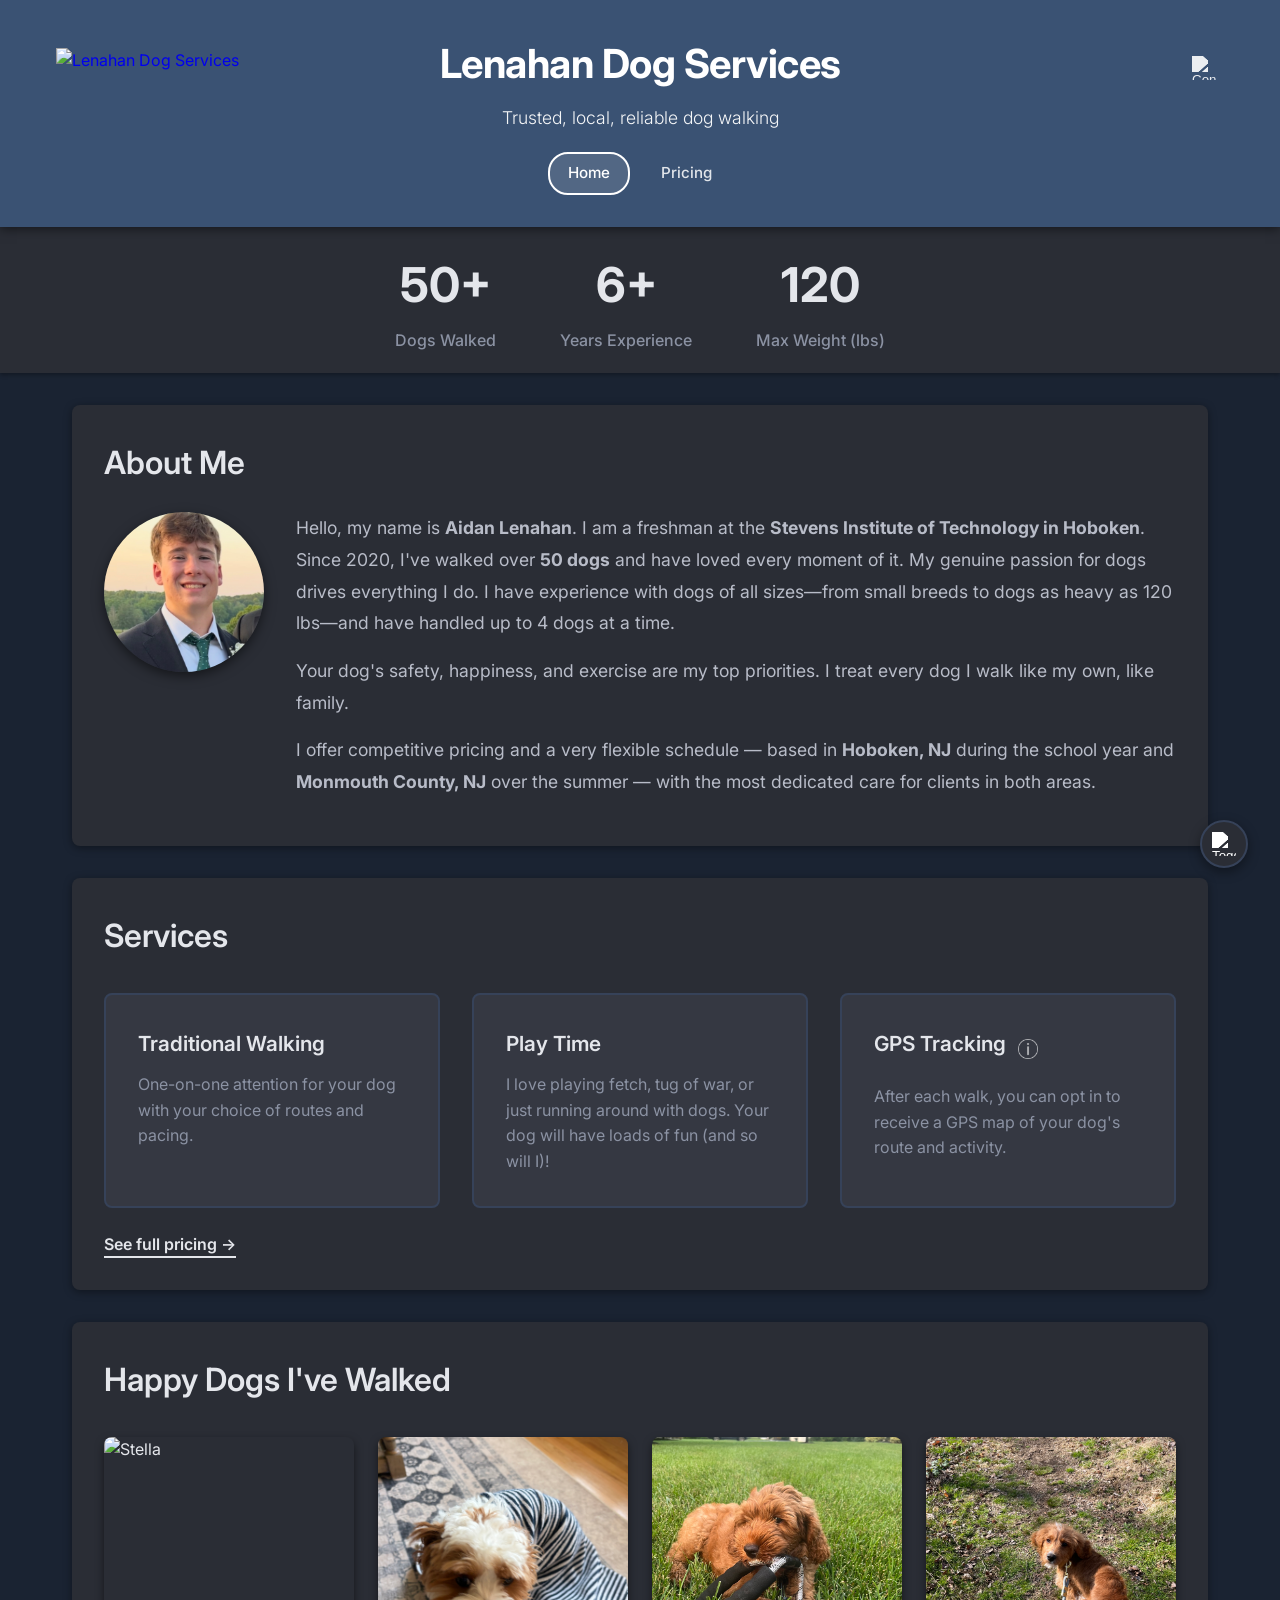
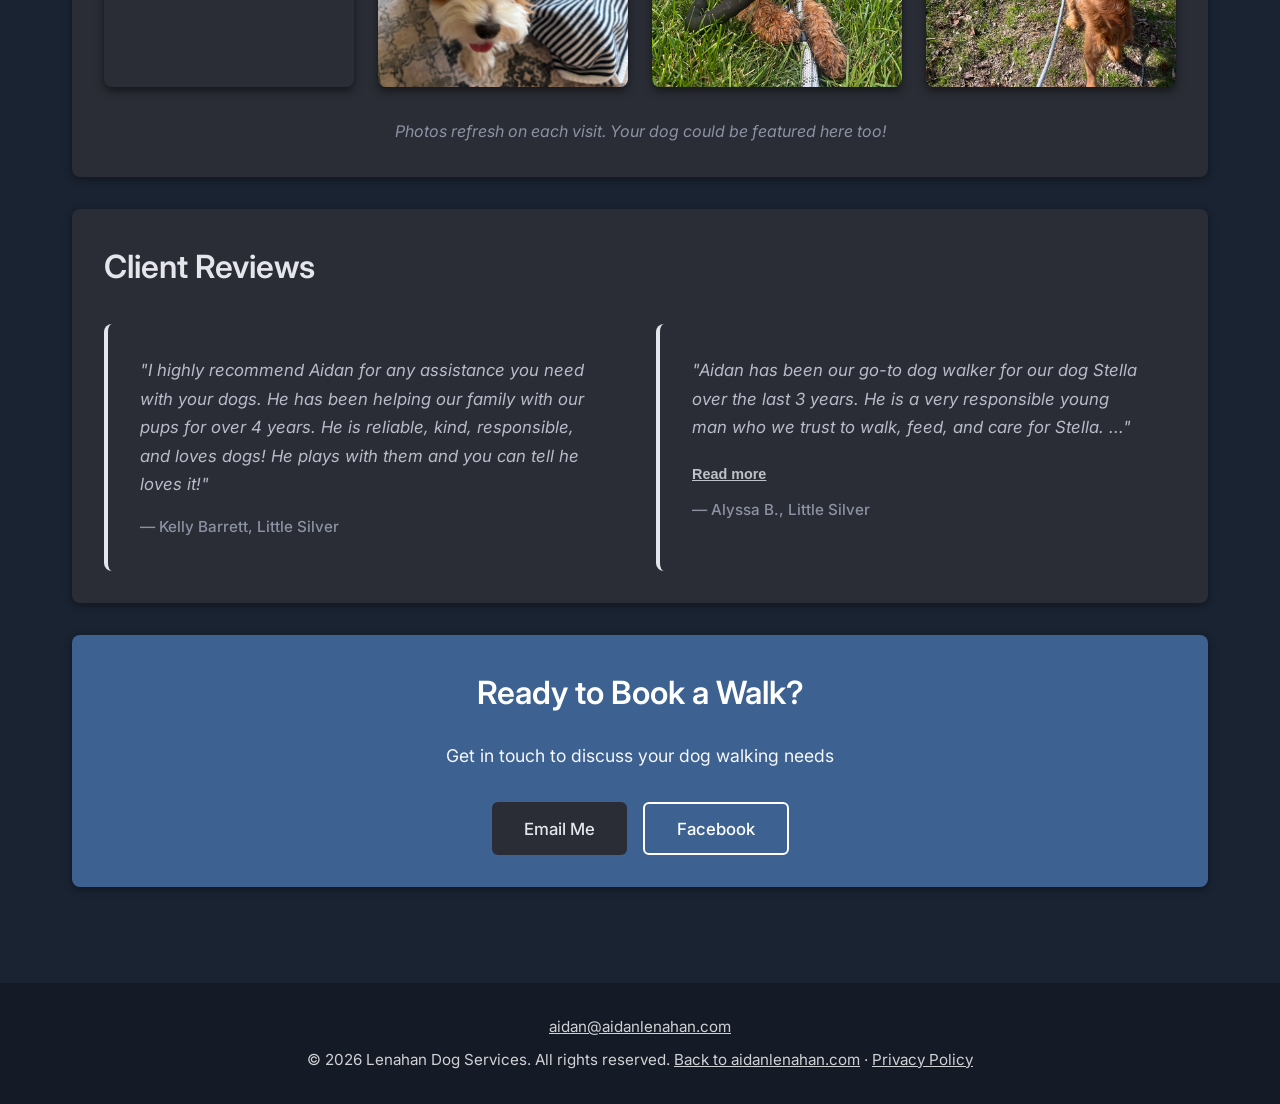
==== index.html @ da323777 "Merge origin/main and resolve tagline conflict Keep the shortened tagline from the manual main-branc" ====
<!DOCTYPE html>
<html lang="en">
<head>
  <!-- Honor this tab's analytics opt-out (set via logo hover + Esc) before gtag loads -->
  <script>
    if (sessionStorage.getItem('ga_opt_out') === 'true') {
      window['ga-disable-G-BNM5R1YZEC'] = true;
    }
  </script>
  <!-- Google tag (gtag.js) -->
  <script async src="https://www.googletagmanager.com/gtag/js?id=G-BNM5R1YZEC"></script>
  <script>
    window.dataLayer = window.dataLayer || [];
    function gtag(){dataLayer.push(arguments);}
    gtag('js', new Date());

    gtag('config', 'G-BNM5R1YZEC');
    
  </script>
  <script type="application/ld+json">
  {
    "@context": "https://schema.org",
    "@type": "LocalBusiness",
    "name": "Lenahan Dog Services",
    "url": "https://dogs.aidanlenahan.com",
    "description": "Professional dog walking services in Hoboken, NJ and Monmouth County, NJ. 6+ years experience, 50+ happy dogs walked. Trusted, reliable care.",
    "email": "aidan@aidanlenahan.com",
    "priceRange": "$23-$45",
    "areaServed": [
      {
        "@type": "AdministrativeArea",
        "name": "Hoboken, NJ"
      },
      {
        "@type": "AdministrativeArea",
        "name": "Monmouth County, NJ"
      }
    ],
    "founder": {
      "@type": "Person",
      "name": "Aidan Lenahan"
    },
    "sameAs": [
      "https://facebook.com/lenahanaidan"
    ],
    "serviceType": "Dog Walking Service"
  }
  </script>
  <meta charset="UTF-8">
  <meta name="viewport" content="width=device-width, initial-scale=1.0">
  <meta name="description" content="Professional dog walking services in Hoboken, NJ and Monmouth County, NJ. 6+ years experience, 50+ happy dogs walked. Trusted, reliable care for your furry family member.">
  <meta name="keywords" content="dog walking, Hoboken, Monmouth County, NJ, pet care, dog walker, Red Bank, professional dog walking">
  <meta property="og:title" content="Lenahan Dog Services - Professional Dog Walking">
  <meta property="og:description" content="Professional dog walking in Hoboken, NJ and Monmouth County, NJ. 6+ years experience with 50+ happy dogs.">
  <meta property="og:url" content="https://dogs.aidanlenahan.com">
  <meta property="og:type" content="website">
  <link rel="icon" type="image/png" href="favicon.png">
  <link rel="stylesheet" href="styles.css">
  <link href="https://fonts.googleapis.com/css2?family=Inter:wght@300;400;500;600;700&display=swap" rel="stylesheet">
  <title>Lenahan Dog Services - Professional Dog Walking</title>
</head>
<body>

  <header>
    <div class="header-content">
      <a href="./" class="logo-link" aria-label="Lenahan Dog Services home" onclick="trackEvent('logo_click')">
        <img src="favicon.png" alt="Lenahan Dog Services" class="header-favicon" id="logoImg">
      </a>
      <h1>Lenahan Dog Services</h1>
      <p class="tagline">Trusted, local, reliable dog walking</p>
      <nav class="site-nav">
        <a href="index.html" class="active">Home</a>
        <a href="pricing.html">Pricing</a>
      </nav>
      <div class="contact-dropdown">
        <button class="contact-icon-btn" onclick="toggleContactDropdown()" aria-label="Contact">
          <img id="contactIcon" src="img/icons/contact.svg" alt="Contact" />
        </button>
        <div class="contact-dropdown-menu" id="contactDropdown">
          <a href="mailto:aidan@aidanlenahan.com" class="dropdown-item" onclick="trackContactClick('email', 'dropdown')">
            <span class="dropdown-label">Email</span>
            <span class="dropdown-value">aidan@aidanlenahan.com</span>
          </a>
          <a href="https://facebook.com/lenahanaidan" target="_blank" class="dropdown-item" onclick="trackContactClick('facebook', 'dropdown')">
            <span class="dropdown-label">Facebook</span>
            <span class="dropdown-value">facebook.com/lenahanaidan</span>
          </a>
          <a href="https://venmo.com/u/Aidan-Lenahan" target="_blank" class="dropdown-item" onclick="trackContactClick('venmo', 'dropdown')">
            <span class="dropdown-label">Venmo</span>
            <span class="dropdown-value">@Aidan-Lenahan</span>
          </a>
        </div>
      </div>
    </div>
  </header>

  <section class="hero">
    <div class="stats-container">
      <div class="stat">
        <h2>50+</h2>
        <p>Dogs Walked</p>
      </div>
      <div class="stat">
        <h2>6+</h2>
        <p>Years Experience</p>
      </div>
      <div class="stat">
        <h2>120</h2>
        <p>Max Weight (lbs)</p>
      </div>
    </div>
  </section>

  <main class="content-container">
    <section class="main-section">
      <div class="about-section">
        <h2>About Me</h2>
        <div class="about-content">
          <img src="img/aidan-headshot.jpg" alt="Aidan Lenahan" class="about-headshot" loading="lazy">
          <div class="about-text">
            <p>Hello, my name is <strong>Aidan Lenahan</strong>. I am a freshman at the <strong>Stevens Institute of Technology in Hoboken</strong>. Since 2020, I've walked over <strong>50 dogs</strong> and have loved every moment of it. My genuine passion for dogs drives everything I do. I have experience with dogs of all sizes—from small breeds to dogs as heavy as 120 lbs—and have handled up to 4 dogs at a time.</p>
            <p>Your dog's safety, happiness, and exercise are my top priorities. I treat every dog I walk like my own, like family.</p>
            <p>I offer competitive pricing and a very flexible schedule — based in <strong>Hoboken, NJ</strong> during the school year and <strong>Monmouth County, NJ</strong> over the summer — with the most dedicated care for clients in both areas.</p>
          </div>
        </div>
      </div>

      <div class="services-section">
        <h2>Services</h2>
        <div class="service-cards">
          <div class="service-card">
            <h3>Traditional Walking</h3>
            <p>One-on-one attention for your dog with your choice of routes and pacing.</p>
          </div>
          <div class="service-card">
            <h3>Play Time</h3>
            <p>I love playing fetch, tug of war, or just running around with dogs. Your dog will have loads of fun (and so will I)!</p>
          </div>
          <div class="service-card">
            <div class="service-card-header">
              <h3>GPS Tracking</h3>
              <button class="info-btn" onclick="openGPSModal()" aria-label="GPS Tracking Info">
                <img src="img/icons/info.png" alt="Info" />
              </button>
            </div>
            <p>After each walk, you can opt in to receive a GPS map of your dog's route and activity.</p>
          </div>
        </div>
        <p class="section-link"><a href="pricing.html">See full pricing &rarr;</a></p>
      </div>

      
      <div class="gallery-section">
        <h2>Happy Dogs I've Walked</h2>
        <div class="collage-container">
          <!-- Collage images will be injected here by JavaScript -->
        </div>
        <p class="gallery-note">Photos refresh on each visit. Your dog could be featured here too!</p>
      </div>

      <div class="reviews-section">
        <h2>Client Reviews</h2>
        <div class="reviews-container">
          <div class="review-card">
            <p class="review-text">"I highly recommend Aidan for any assistance you need with your dogs. He has been helping our family with our pups for over 4 years. He is reliable, kind, responsible, and loves dogs! He plays with them and you can tell he loves it!"</p>
            <p class="review-author">— Kelly Barrett, Little Silver</p>
          </div>
          <div class="review-card">
            <p class="review-text">
              <span class="review-preview">"Aidan has been our go-to dog walker for our dog Stella over the last 3 years. He is a very responsible young man who we trust to walk, feed, and care for Stella.</span>
              <span class="review-full" style="display: none;"> He is always on time, and on the occasions when we are not home he is always very communicative on when he arrives and leaves and how Stella does on her walk. He has also been available last minute many times which has been a tremendous help for us. It is very evident how great Aidan is with dogs by how excited Stella is to see him every time! We would recommend Aidan to anyone looking for someone reliable and trustworthy to care for their dog."</span>
              <span class="review-preview">..."</span>
            </p>
            <button class="read-more-btn" onclick="toggleReview(this)">Read more</button>
            <p class="review-author">— Alyssa B., Little Silver</p>
          </div>
        </div>
      </div>

      <div class="cta-section">
        <h2>Ready to Book a Walk?</h2>
        <p>Get in touch to discuss your dog walking needs</p>
        <div class="button-container">
          <button class="custom-btn" onclick="email()">Email Me</button>
          <button class="nav-btn" onclick="fb()">Facebook</button>
        </div>
      </div>
    </section>
  </main>

  <footer>
    <p><a href="mailto:aidan@aidanlenahan.com" onclick="trackContactClick('email', 'footer')">aidan@aidanlenahan.com</a></p>
    <p>&copy; 2026 Lenahan Dog Services. All rights reserved. <a href="https://aidanlenahan.com" target="_blank" rel="noopener noreferrer" onclick="trackOutboundClick('aidanlenahan_com')">Back to aidanlenahan.com</a> &middot; <a href="privacy.html">Privacy Policy</a></p>
  </footer>

  <!-- Theme Toggle Button -->
  <button class="theme-toggle" onclick="toggleTheme()" aria-label="Toggle dark/light mode">
    <img id="themeIcon" src="img/icons/light.png" alt="Toggle theme" />
  </button>

  <!-- GPS Tracking Info Modal -->
  <div id="gpsModal" class="modal">
    <div class="modal-content">
      <button class="modal-close" onclick="closeGPSModal()" aria-label="Close modal">&times;</button>
      <p>If you opt-in, after each walk, you will receive an interactive GPS map similar to this one below. To interact fully with this, please <a href="https://www.strava.com/activities/17386078306" target="_blank" rel="noopener noreferrer" onclick="trackOutboundClick('strava_activity')">click here</a>.</p>
      <div class="strava-embed-container">
        <div class="strava-embed-placeholder" data-embed-type="activity" data-embed-id="17386078306" data-style="standard" data-from-embed="false"></div>
      </div>
    </div>
  </div>

  <script src="https://strava-embeds.com/embed.js"></script>
  <script src="script.js"></script>
</body>
</html>

<!-- TO DO:
- Personal photo in about me
- Implement client testimonials
- Add more photos to the gallery

-->
---- styles.css ----
* {
  box-sizing: border-box;
  margin: 0;
  padding: 0;
}

:root {
  /* Dark mode colors (default) */
  --bg-primary: #1a2332;
  --bg-secondary: #2a2d35;
  --bg-header: #3a5273;
  --bg-footer: #141b26;
  --bg-cta: #3d6291;
  --bg-review: #2a2d35;
  --bg-service-card: #353842;
  --bg-detail-card: #2a2d35;
  --text-primary: #e4e6eb;
  --text-secondary: #b8bcc8;
  --text-tertiary: #8b92a3;
  --text-header: #ffffff;
  --border-color: #364259;
  --shadow-light: rgba(0,0,0,0.3);
  --shadow-medium: rgba(0,0,0,0.4);
  --shadow-heavy: rgba(0,0,0,0.5);
}

:root.light-mode {
  /* Light mode colors */
  --bg-primary: #e8e9ea;
  --bg-secondary: #ffffff;
  --bg-header: #2c3e50;
  --bg-footer: #1a1a1a;
  --bg-cta: #2c3e50;
  --bg-review: #f8f9fa;
  --bg-service-card: #f4f4f4;
  --bg-detail-card: #f4f4f4;
  --text-primary: #1a1a1a;
  --text-secondary: #4a4a4a;
  --text-tertiary: #666;
  --text-header: #ffffff;
  --border-color: #e8e8e8;
  --shadow-light: rgba(0,0,0,0.05);
  --shadow-medium: rgba(0,0,0,0.08);
  --shadow-heavy: rgba(0,0,0,0.1);
}

body {
  font-family: 'Inter', -apple-system, BlinkMacSystemFont, 'Segoe UI', sans-serif;
  line-height: 1.6;
  color: var(--text-primary);
  background-color: var(--bg-primary);
  transition: background-color 0.3s ease, color 0.3s ease;
}

/* Header */
header {
  background-color: var(--bg-header);
  color: var(--text-header);
  padding: 2rem 2rem;
  box-shadow: 0 2px 10px var(--shadow-heavy);
  position: relative;
  transition: background-color 0.3s ease;
}

.header-content {
  text-align: center;
  max-width: 1200px;
  margin: 0 auto;
  position: relative;
}

.header-favicon {
  position: absolute;
  left: 1rem;
  top: 1rem;
  height: 60%;
  width: auto;
  transition: opacity 0.3s ease;
}

/* Analytics opt-out indicator: 2s flash on hover-logo + Esc (see script.js) */
.header-favicon.logo-flash-red {
  outline: 3px solid #e74c3c;
  outline-offset: 3px;
  border-radius: 6px;
}

.header-favicon.logo-flash-green {
  outline: 3px solid #2ecc71;
  outline-offset: 3px;
  border-radius: 6px;
}

.header-content h1 {
  font-size: 2.5rem;
  font-weight: 700;
  margin-bottom: 0.5rem;
  letter-spacing: -0.5px;
}

.tagline {
  font-size: 1.1rem;
  font-weight: 300;
  opacity: 0.95;
  margin-top: 0.5rem;
}

/* Site Navigation */
.site-nav {
  display: flex;
  justify-content: center;
  gap: 0.75rem;
  margin-top: 1.25rem;
}

.site-nav a {
  color: var(--text-header);
  text-decoration: none;
  font-weight: 500;
  font-size: 0.95rem;
  padding: 0.45rem 1.1rem;
  border-radius: 20px;
  border: 2px solid transparent;
  opacity: 0.85;
  transition: all 0.2s ease;
}

.site-nav a:hover {
  opacity: 1;
  border-color: rgba(255, 255, 255, 0.4);
}

.site-nav a.active {
  opacity: 1;
  border-color: var(--text-header);
  background-color: rgba(255, 255, 255, 0.12);
}

/* Contact Dropdown */
.contact-dropdown {
  position: absolute;
  top: 1rem;
  right: 1rem;
}

.contact-icon-btn {
  background: none;
  border: none;
  cursor: pointer;
  padding: 0.5rem;
  display: flex;
  align-items: center;
  justify-content: center;
  transition: transform 0.2s ease;
}

.contact-icon-btn:hover {
  transform: scale(1.1);
}

.contact-icon-btn img {
  width: 24px;
  height: 24px;
  filter: brightness(0) invert(1);
  opacity: 0.9;
  transition: opacity 0.15s ease;
}

.contact-icon-btn:hover img {
  opacity: 1;
}

.contact-dropdown-menu {
  position: absolute;
  top: 100%;
  right: 0;
  margin-top: 0.5rem;
  background-color: var(--bg-secondary);
  border-radius: 8px;
  box-shadow: 0 4px 12px var(--shadow-medium);
  min-width: 280px;
  overflow: hidden;
  opacity: 0;
  visibility: hidden;
  transform: translateY(-10px);
  transition: all 0.3s ease;
  z-index: 1000;
}

.contact-dropdown-menu.active {
  opacity: 1;
  visibility: visible;
  transform: translateY(0);
}

.dropdown-item {
  display: flex;
  flex-direction: column;
  padding: 1rem 1.25rem;
  text-decoration: none;
  color: var(--text-primary);
  transition: background-color 0.2s ease;
  border-bottom: 1px solid var(--border-color);
}

.dropdown-item:last-child {
  border-bottom: none;
}

.dropdown-item:hover {
  background-color: var(--bg-primary);
}

.dropdown-label {
  font-size: 0.8rem;
  font-weight: 600;
  color: var(--text-tertiary);
  text-transform: uppercase;
  letter-spacing: 0.5px;
  margin-bottom: 0.25rem;
}

.dropdown-value {
  font-size: 0.95rem;
  color: var(--text-primary);
  font-weight: 500;
}

/* Contact Links */
.contact-link {
  color: var(--text-primary);
  text-decoration: underline;
  cursor: pointer;
  font-weight: 500;
  transition: color 0.2s ease;
}

.contact-link:hover {
  color: var(--text-secondary);
  text-decoration: underline;
}

/* Hero Stats Section */
.hero {
  background-color: var(--bg-secondary);
  padding: 1.25rem 2rem;
  box-shadow: 0 2px 4px var(--shadow-light);
  transition: background-color 0.3s ease;
}

.stats-container {
  display: flex;
  justify-content: center;
  gap: 4rem;
  flex-wrap: wrap;
  max-width: 900px;
  margin: 0 auto;
}

.stat {
  text-align: center;
}

.stat h2 {
  font-size: 3rem;
  font-weight: 700;
  color: var(--text-primary);
  margin-bottom: 0.25rem;
}

.stat p {
  font-size: 1rem;
  color: var(--text-tertiary);
  font-weight: 500;
}

/* Main Content */
.content-container {
  max-width: 1200px;
  margin: 0 auto;
  padding: 2rem;
}

.main-section {
  display: flex;
  flex-direction: column;
  gap: 2rem;
}

/* Section Styling */
.about-section,
.services-section,
.gallery-section,
.reviews-section,
.cta-section {
  background-color: var(--bg-secondary);
  padding: 2rem;
  border-radius: 8px;
  box-shadow: 0 2px 8px var(--shadow-medium);
  transition: background-color 0.3s ease;
}

.about-section h2,
.services-section h2,
.gallery-section h2,
.reviews-section h2,
.cta-section h2 {
  font-size: 2rem;
  font-weight: 600;
  color: var(--text-primary);
  margin-bottom: 1.5rem;
}

.about-content {
  display: flex;
  gap: 2rem;
  align-items: flex-start;
}

.about-headshot {
  width: 160px;
  height: 160px;
  object-fit: cover;
  border-radius: 50%;
  box-shadow: 0 4px 12px var(--shadow-heavy);
  flex-shrink: 0;
}

.about-text {
  flex: 1;
  min-width: 0;
}

.about-section p {
  font-size: 1.1rem;
  color: var(--text-secondary);
  margin-bottom: 1rem;
  line-height: 1.8;
}

/* Services Cards */
.service-cards {
  display: grid;
  grid-template-columns: repeat(auto-fit, minmax(280px, 1fr));
  gap: 2rem;
  margin-top: 2rem;
}

.service-card {
  padding: 2rem;
  background-color: var(--bg-service-card);
  border: 2px solid var(--border-color);
  border-radius: 8px;
  transition: all 0.3s ease;
}

.service-card:hover {
  border-color: var(--text-primary);
  box-shadow: 0 4px 12px var(--shadow-heavy);
  transform: translateY(-2px);
}

.service-card-header {
  display: flex;
  justify-content: flex-start;
  align-items: center;
  gap: 0.5rem;
  margin-bottom: 0.75rem;
}

.service-card-header h3 {
  margin-bottom: 0;
}

.service-card h3 {
  font-size: 1.3rem;
  font-weight: 600;
  color: var(--text-primary);
  margin-bottom: 0.75rem;
}

.service-card p {
  color: var(--text-tertiary);
  line-height: 1.6;
}

.info-btn {
  background: none;
  border: none;
  cursor: pointer;
  padding: 0.25rem;
  display: flex;
  align-items: center;
  justify-content: center;
  transition: transform 0.2s ease;
  opacity: 0.7;
}

.info-btn:hover {
  transform: scale(1.15);
  opacity: 1;
}

.info-btn img {
  width: 20px;
  height: 20px;
  filter: brightness(0) invert(1);
}

:root.light-mode .info-btn img {
  filter: brightness(0);
}

.section-link {
  margin-top: 1.5rem;
}

.section-link a {
  color: var(--text-primary);
  font-weight: 600;
  text-decoration: none;
  border-bottom: 2px solid var(--text-primary);
  padding-bottom: 2px;
  transition: opacity 0.2s ease;
}

.section-link a:hover {
  opacity: 0.75;
}

/* Pricing Cards */
.pricing-cards {
  display: grid;
  grid-template-columns: repeat(auto-fit, minmax(240px, 1fr));
  gap: 2rem;
  margin-top: 2rem;
}

.pricing-card {
  padding: 2rem;
  background-color: var(--bg-service-card);
  border: 2px solid var(--border-color);
  border-radius: 8px;
  text-align: center;
  transition: all 0.3s ease;
}

.pricing-card:hover {
  border-color: var(--text-primary);
  box-shadow: 0 4px 12px var(--shadow-heavy);
  transform: translateY(-2px);
}

.pricing-card.featured {
  border-color: var(--bg-header);
}

.price-amount {
  font-size: 2.25rem;
  font-weight: 700;
  color: var(--text-primary);
  margin-bottom: 0.5rem;
}

.price-amount span {
  font-size: 1rem;
  font-weight: 500;
  color: var(--text-tertiary);
}

.pricing-card h3 {
  font-size: 1.15rem;
  font-weight: 600;
  color: var(--text-primary);
  margin-bottom: 0.75rem;
}

.pricing-card p {
  color: var(--text-tertiary);
  line-height: 1.6;
  font-size: 0.95rem;
}

.pricing-note {
  text-align: center;
  color: var(--text-tertiary);
  margin-top: 2rem;
  line-height: 1.7;
}

/* Modal Styles */
.modal {
  display: none;
  position: fixed;
  z-index: 2000;
  left: 0;
  top: 0;
  width: 100%;
  height: 100%;
  overflow: auto;
  background-color: rgba(0, 0, 0, 0.7);
  backdrop-filter: blur(3px);
}

.modal-content {
  background-color: var(--bg-secondary);
  margin: 3% auto;
  padding: 2.5rem;
  border: 2px solid var(--border-color);
  border-radius: 12px;
  width: 90%;
  max-width: 600px;
  box-shadow: 0 8px 32px var(--shadow-heavy);
  position: relative;
  animation: modalFadeIn 0.3s ease;
}

@keyframes modalFadeIn {
  from {
    opacity: 0;
    transform: translateY(-30px);
  }
  to {
    opacity: 1;
    transform: translateY(0);
  }
}

.modal-close {
  position: absolute;
  right: 1.5rem;
  top: 1.5rem;
  color: var(--text-tertiary);
  font-size: 2rem;
  font-weight: 300;
  cursor: pointer;
  background: none;
  border: none;
  transition: all 0.2s ease;
  line-height: 1;
  width: 32px;
  height: 32px;
  display: flex;
  align-items: center;
  justify-content: center;
}

.modal-close:hover {
  color: var(--text-primary);
  transform: rotate(90deg);
}

.modal-content h2 {
  font-size: 1.8rem;
  font-weight: 600;
  color: var(--text-primary);
  margin-bottom: 1.5rem;
  padding-right: 2rem;
}

.modal-content p {
  font-size: 1.05rem;
  color: var(--text-secondary);
  line-height: 1.7;
  margin-bottom: 1.5rem;
}

.modal-content a {
  color: var(--text-primary);
  text-decoration: underline;
  font-weight: 500;
  transition: opacity 0.2s ease;
}

.modal-content a:hover {
  opacity: 0.7;
}

.strava-embed-container {
  margin-top: 2rem;
  border-radius: 8px;
  overflow: hidden;
  background-color: var(--bg-primary);
  padding: 1rem;
  width: 100%;
}

.strava-embed-container iframe {
  max-width: 100%;
  height: auto;
}

/* Details Section */
.details-section {
  display: grid;
  grid-template-columns: repeat(auto-fit, minmax(250px, 1fr));
  gap: 2rem;
  margin: 0.375rem 0;
}

.detail-card {
  background-color: var(--bg-detail-card);
  padding: 2rem;
  border-radius: 8px;
  box-shadow: 0 2px 8px var(--shadow-medium);
  text-align: center;
  transition: background-color 0.3s ease;
}

.detail-card h3 {
  font-size: 1.2rem;
  font-weight: 600;
  color: var(--text-primary);
  margin-bottom: 0.75rem;
}

.detail-card p {
  color: var(--text-tertiary);
  font-size: 1rem;
}

/* Gallery */
.collage-container {
  display: grid;
  grid-template-columns: repeat(4, 1fr);
  gap: 1.5rem;
  margin: 2rem 0;
}

.collage-image {
  width: 100%;
  height: auto;
  aspect-ratio: 1/1;
  object-fit: cover;
  border-radius: 8px;
  box-shadow: 0 4px 8px var(--shadow-heavy);
  transition: transform 0.3s ease;
}

.collage-image:hover {
  transform: scale(1.03);
}

.gallery-note {
  text-align: center;
  color: var(--text-tertiary);
  font-style: italic;
  margin-top: 1.5rem;
}

/* Reviews */
.reviews-container {
  display: grid;
  grid-template-columns: repeat(auto-fit, minmax(300px, 1fr));
  gap: 2rem;
  margin-top: 2rem;
}

.review-card {
  background-color: var(--bg-review);
  padding: 2rem;
  border-radius: 8px;
  border-left: 4px solid var(--text-primary);
  transition: background-color 0.3s ease;
}

.review-text {
  font-size: 1.05rem;
  color: var(--text-secondary);
  line-height: 1.7;
  margin-bottom: 1rem;
  font-style: italic;
}

.review-author {
  font-size: 0.95rem;
  color: var(--text-tertiary);
  font-weight: 500;
}

.read-more-btn {
  background: none;
  border: none;
  color: var(--text-primary);
  font-size: 0.9rem;
  font-weight: 600;
  cursor: pointer;
  padding: 0.5rem 0;
  margin-bottom: 0.5rem;
  text-decoration: underline;
  opacity: 0.8;
  transition: opacity 0.2s ease;
}

.read-more-btn:hover {
  opacity: 1;
}

/* CTA Section */
.cta-section {
  text-align: center;
  background-color: var(--bg-cta);
  color: white;
  transition: background-color 0.3s ease;
}

.cta-section h2 {
  color: white;
}

.cta-section p {
  font-size: 1.1rem;
  margin-bottom: 2rem;
  opacity: 0.95;
}

/* Buttons */
.button-container {
  display: flex;
  justify-content: center;
  gap: 1rem;
  flex-wrap: wrap;
}

.custom-btn,
.nav-btn {
  padding: 0.9rem 2rem;
  font-size: 1.05rem;
  font-weight: 500;
  border: none;
  border-radius: 6px;
  cursor: pointer;
  transition: all 0.3s ease;
  font-family: 'Inter', sans-serif;
}

.custom-btn {
  background-color: var(--bg-secondary);
  color: var(--text-primary);
  transition: all 0.3s ease;
}

.custom-btn:hover {
  background-color: var(--bg-primary);
  transform: translateY(-2px);
  box-shadow: 0 4px 12px var(--shadow-heavy);
}

.nav-btn {
  background-color: transparent;
  color: var(--text-header);
  border: 2px solid var(--text-header);
}

.nav-btn:hover {
  background-color: var(--bg-secondary);
  color: var(--text-primary);
  border-color: var(--bg-secondary);
  transform: translateY(-2px);
  box-shadow: 0 4px 12px var(--shadow-heavy);
}

/* Footer */
footer {
  background-color: var(--bg-footer);
  color: white;
  text-align: center;
  padding: 2rem;
  margin-top: 4rem;
  transition: background-color 0.3s ease;
}

footer p {
  font-size: 0.95rem;
  opacity: 0.8;
}

footer p + p {
  margin-top: 0.5rem;
}

footer a {
  color: white;
  text-decoration: underline;
  transition: opacity 0.2s ease;
}

footer a:hover {
  opacity: 0.7;
}

/* Responsive Design */
@media (max-width: 768px) {
  .contact-dropdown {
    top: 1rem;
    right: 1rem;
  }

  .contact-dropdown-menu {
    min-width: 240px;
  }

  .header-content h1 {
    font-size: 2rem;
  }

  .header-favicon {
    height: 48%;
    left: 0.1rem;
    top: 0.75rem;
  }

  .theme-toggle {
    width: 44px;
    height: 44px;
    bottom: 1.5rem;
    right: 1.5rem;
  }

  .theme-toggle img {
    width: 22px;
    height: 22px;
  }

  .tagline {
    font-size: 1rem;
  }

  .hero {
    overflow-x: auto;
  }

  .stats-container {
    flex-wrap: nowrap;
    gap: 3rem;
    justify-content: flex-start;
    padding: 0 1rem;
  }

  .stat {
    flex-shrink: 0;
  }

  .stat h2 {
    font-size: 2.5rem;
  }

  .content-container {
    padding: 1rem;
  }

  .main-section {
    gap: 1rem;
  }

  .about-section,
  .services-section,
  .gallery-section,
  .reviews-section,
  .cta-section {
    padding: 1.5rem 1rem;
  }

  .collage-container {
    grid-template-columns: repeat(2, 1fr);
    gap: 1rem;
  }

  .about-content {
    flex-direction: column;
    align-items: center;
    text-align: center;
    gap: 1rem;
  }

  .about-headshot {
    width: 120px;
    height: 120px;
  }

  .modal-content {
    margin: 10% auto;
    padding: 2rem 1.5rem;
    width: 95%;
  }

  .modal-content h2 {
    font-size: 1.5rem;
  }

  .modal-content p {
    font-size: 1rem;
  }

  .modal-close {
    right: 1rem;
    top: 1rem;
  }
}

@media (max-width: 480px) {
  .contact-dropdown {
    top: 0.75rem;
    right: 0.75rem;
  }

  .header-favicon {
    height: 38%;
    left: 0;
    top: 0.5rem;
  }

  .stats-container {
    gap: 2rem;
  }

  .stat h2 {
    font-size: 2rem;
  }

  .content-container {
    padding: 0.75rem;
  }

  .main-section {
    gap: 0.75rem;
  }

  .about-section,
  .services-section,
  .gallery-section,
  .reviews-section,
  .cta-section {
    padding: 1.25rem 0.75rem;
  }

  .service-cards,
  .reviews-container,
  .pricing-cards {
    grid-template-columns: 1fr;
  }

  .collage-container {
    grid-template-columns: 1fr;
  }
}

/* Coming Soon Message */
.coming-soon {
  text-align: center;
  color: var(--text-tertiary);
  font-size: 1.1rem;
  font-style: italic;
  padding: 2rem 0;
}

/* Theme Toggle Button */
.theme-toggle {
  position: fixed;
  bottom: 2rem;
  right: 2rem;
  width: 48px;
  height: 48px;
  border-radius: 50%;
  background-color: var(--bg-secondary);
  border: 2px solid var(--border-color);
  box-shadow: 0 4px 12px var(--shadow-medium);
  cursor: pointer;
  display: flex;
  align-items: center;
  justify-content: center;
  transition: all 0.3s ease;
  z-index: 999;
}

.theme-toggle:hover {
  transform: scale(1.1);
  box-shadow: 0 6px 16px var(--shadow-heavy);
}

.theme-toggle img {
  width: 24px;
  height: 24px;
  transition: opacity 0.3s ease;
  filter: brightness(0) invert(1);
}

:root.light-mode .theme-toggle img {
  filter: none;
}
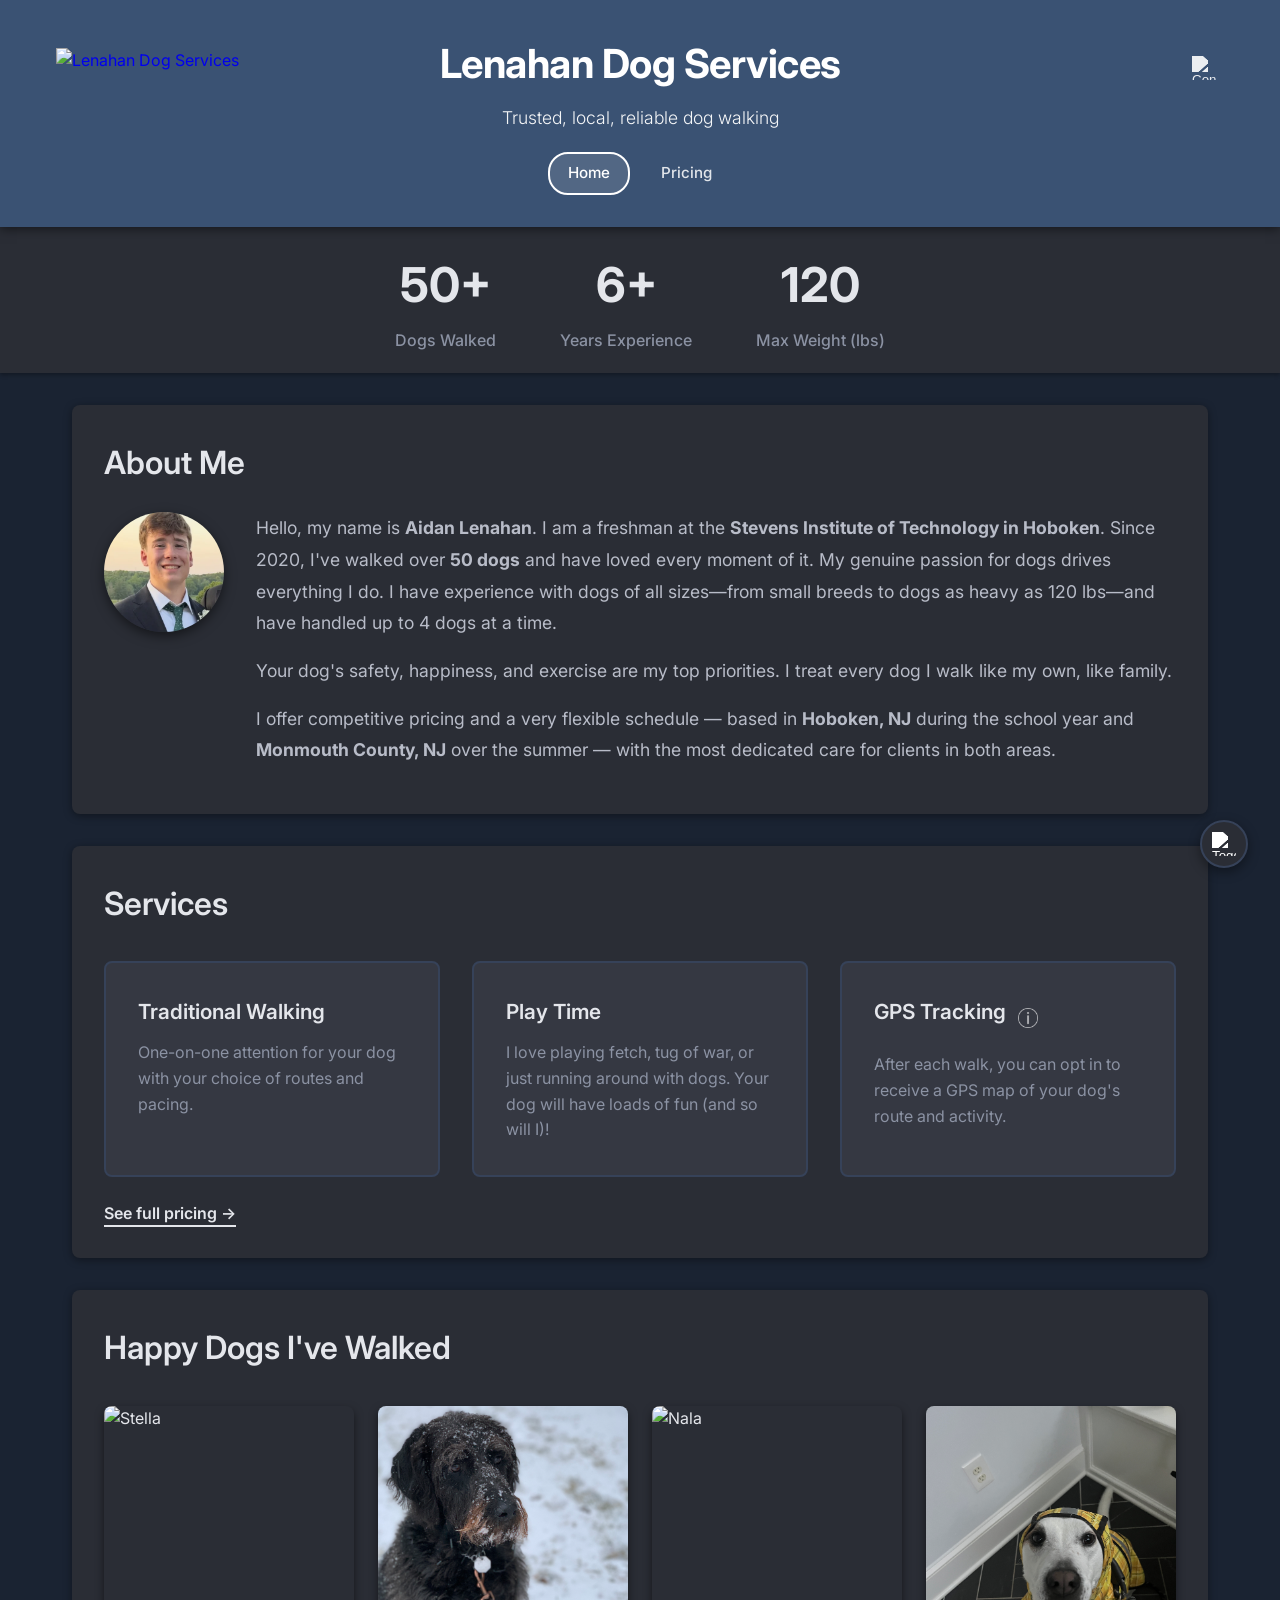
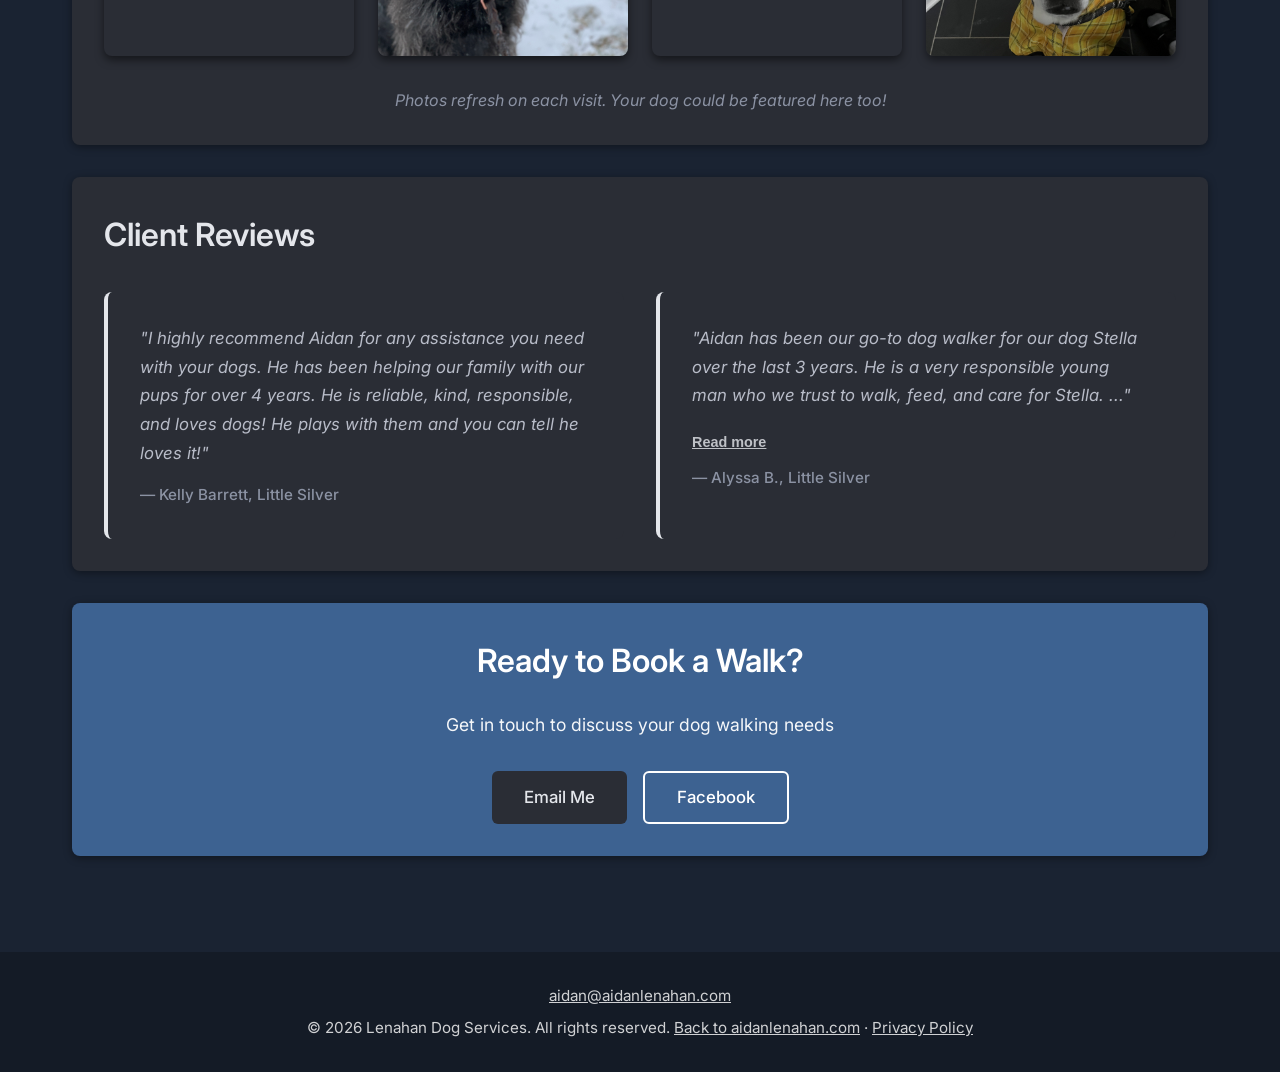
==== commit 0a3f4bcf: "Shrink headshot on mobile and serve it as WEBP Downsize the headshot to 90px on mobile / 120px on de" ====
--- a/index.html
+++ b/index.html
@@ -116,7 +116,10 @@
       <div class="about-section">
         <h2>About Me</h2>
         <div class="about-content">
-          <img src="img/aidan-headshot.jpg" alt="Aidan Lenahan" class="about-headshot" loading="lazy">
+          <picture>
+            <source srcset="img/aidan-headshot.webp" type="image/webp">
+            <img src="img/aidan-headshot.jpg" alt="Aidan Lenahan" class="about-headshot" loading="lazy" width="400" height="453">
+          </picture>
           <div class="about-text">
             <p>Hello, my name is <strong>Aidan Lenahan</strong>. I am a freshman at the <strong>Stevens Institute of Technology in Hoboken</strong>. Since 2020, I've walked over <strong>50 dogs</strong> and have loved every moment of it. My genuine passion for dogs drives everything I do. I have experience with dogs of all sizes—from small breeds to dogs as heavy as 120 lbs—and have handled up to 4 dogs at a time.</p>
             <p>Your dog's safety, happiness, and exercise are my top priorities. I treat every dog I walk like my own, like family.</p>
--- a/styles.css
+++ b/styles.css
@@ -2,6 +2,10 @@
   box-sizing: border-box;
   margin: 0;
   padding: 0;
+}
+
+img {
+  max-width: 100%;
 }
 
 :root {
@@ -318,8 +322,8 @@
 }
 
 .about-headshot {
-  width: 160px;
-  height: 160px;
+  width: 120px;
+  height: 120px;
   object-fit: cover;
   border-radius: 50%;
   box-shadow: 0 4px 12px var(--shadow-heavy);
@@ -874,8 +878,8 @@
   }
 
   .about-headshot {
-    width: 120px;
-    height: 120px;
+    width: 90px;
+    height: 90px;
   }
 
   .modal-content {
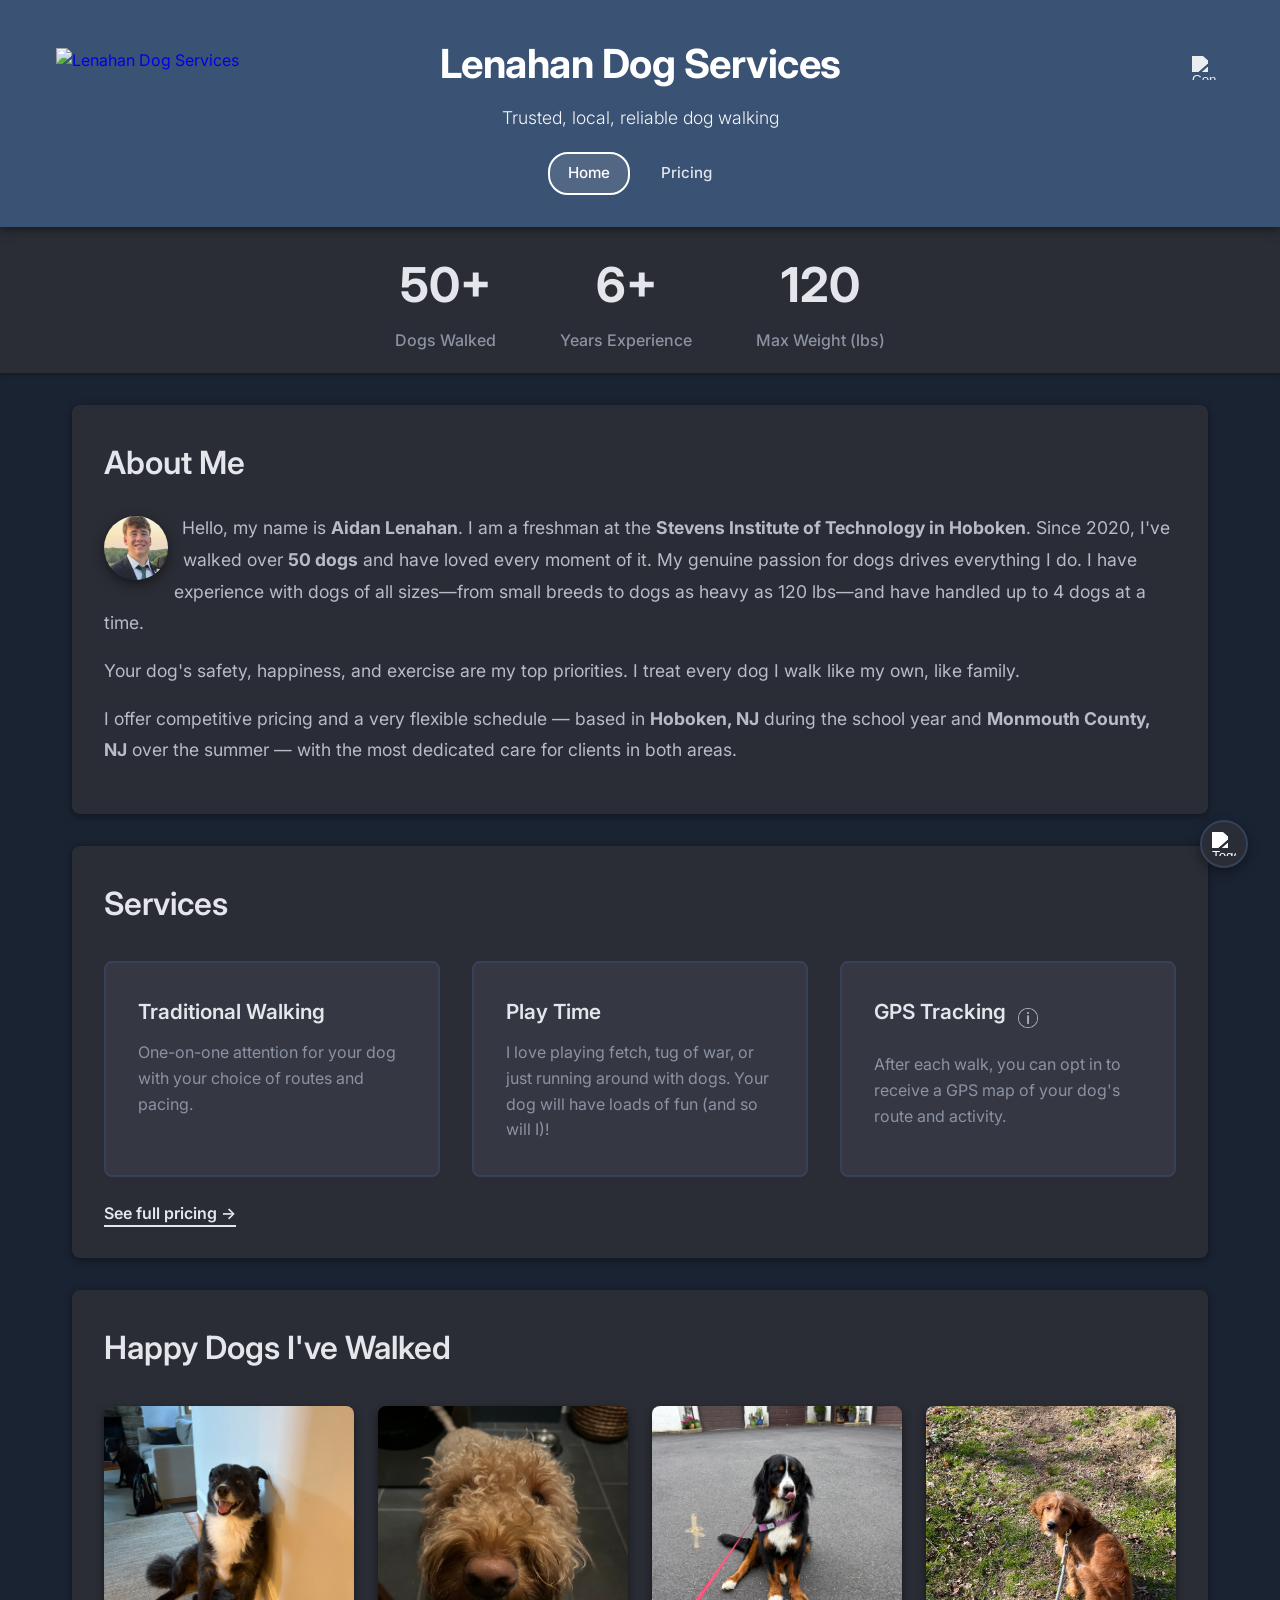
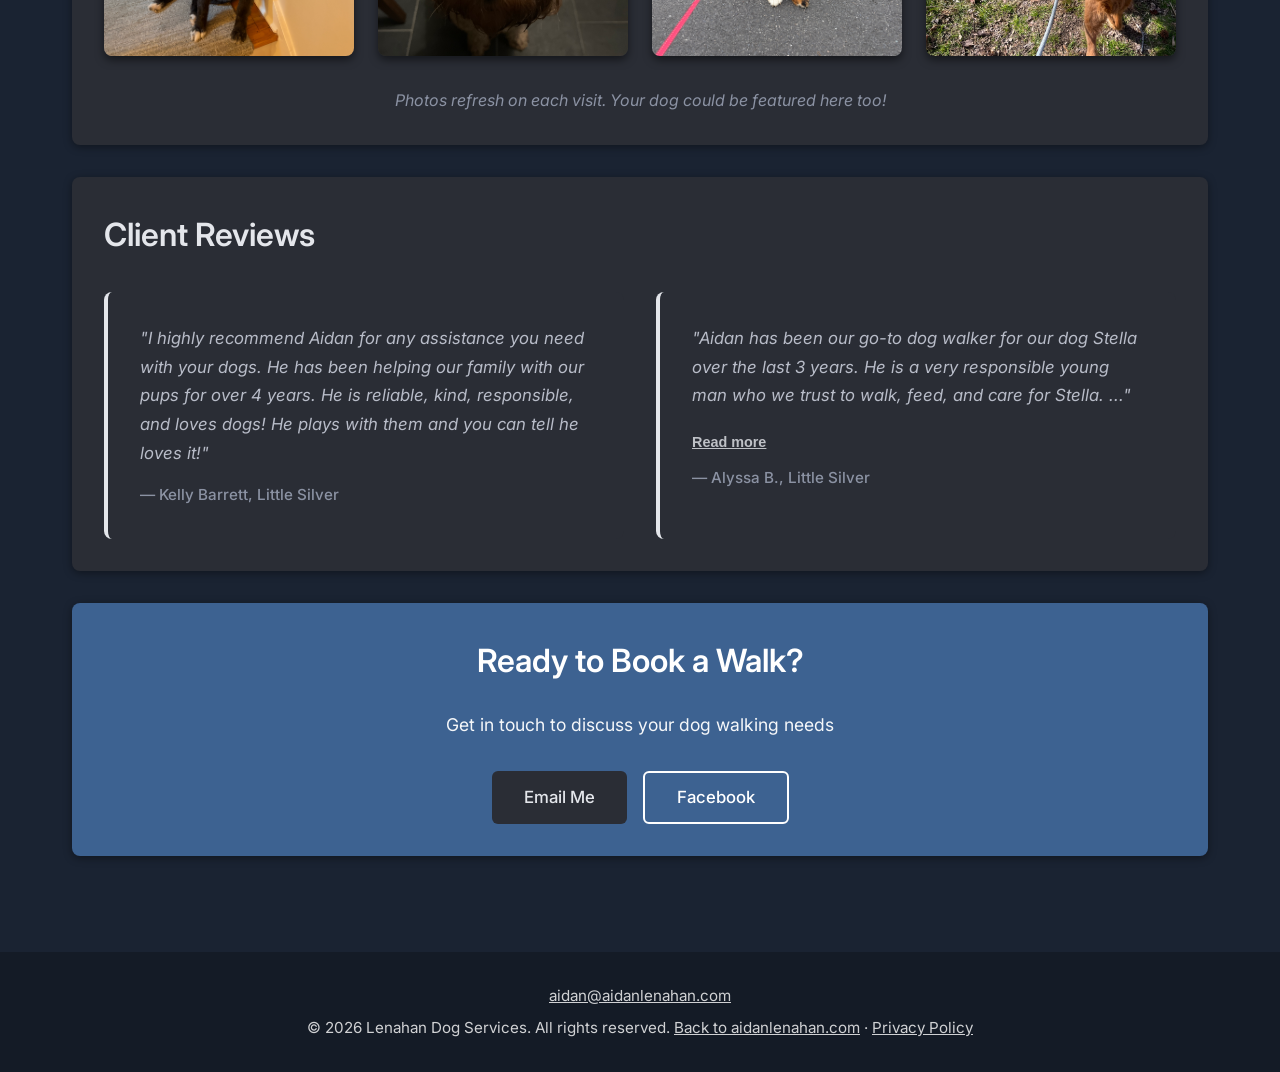
==== commit cdfe3790: "Float the headshot small and let About text wrap around it Replace the flex side-by-side layout with" ====
--- a/index.html
+++ b/index.html
@@ -115,17 +115,13 @@
     <section class="main-section">
       <div class="about-section">
         <h2>About Me</h2>
-        <div class="about-content">
-          <picture>
-            <source srcset="img/aidan-headshot.webp" type="image/webp">
-            <img src="img/aidan-headshot.jpg" alt="Aidan Lenahan" class="about-headshot" loading="lazy" width="400" height="453">
-          </picture>
-          <div class="about-text">
-            <p>Hello, my name is <strong>Aidan Lenahan</strong>. I am a freshman at the <strong>Stevens Institute of Technology in Hoboken</strong>. Since 2020, I've walked over <strong>50 dogs</strong> and have loved every moment of it. My genuine passion for dogs drives everything I do. I have experience with dogs of all sizes—from small breeds to dogs as heavy as 120 lbs—and have handled up to 4 dogs at a time.</p>
-            <p>Your dog's safety, happiness, and exercise are my top priorities. I treat every dog I walk like my own, like family.</p>
-            <p>I offer competitive pricing and a very flexible schedule — based in <strong>Hoboken, NJ</strong> during the school year and <strong>Monmouth County, NJ</strong> over the summer — with the most dedicated care for clients in both areas.</p>
-          </div>
-        </div>
+        <picture>
+          <source srcset="img/aidan-headshot.webp" type="image/webp">
+          <img src="img/aidan-headshot.jpg" alt="Aidan Lenahan" class="about-headshot" loading="lazy" width="400" height="453">
+        </picture>
+        <p>Hello, my name is <strong>Aidan Lenahan</strong>. I am a freshman at the <strong>Stevens Institute of Technology in Hoboken</strong>. Since 2020, I've walked over <strong>50 dogs</strong> and have loved every moment of it. My genuine passion for dogs drives everything I do. I have experience with dogs of all sizes—from small breeds to dogs as heavy as 120 lbs—and have handled up to 4 dogs at a time.</p>
+        <p>Your dog's safety, happiness, and exercise are my top priorities. I treat every dog I walk like my own, like family.</p>
+        <p>I offer competitive pricing and a very flexible schedule — based in <strong>Hoboken, NJ</strong> during the school year and <strong>Monmouth County, NJ</strong> over the summer — with the most dedicated care for clients in both areas.</p>
       </div>
 
       <div class="services-section">
--- a/styles.css
+++ b/styles.css
@@ -315,24 +315,20 @@
   margin-bottom: 1.5rem;
 }
 
-.about-content {
-  display: flex;
-  gap: 2rem;
-  align-items: flex-start;
+.about-section {
+  /* Contains the floated headshot so the card background wraps it */
+  overflow: hidden;
 }
 
 .about-headshot {
-  width: 120px;
-  height: 120px;
+  float: left;
+  width: 64px;
+  height: 64px;
   object-fit: cover;
   border-radius: 50%;
   box-shadow: 0 4px 12px var(--shadow-heavy);
-  flex-shrink: 0;
-}
-
-.about-text {
-  flex: 1;
-  min-width: 0;
+  margin: 0.25rem 1rem 0.5rem 0;
+  shape-outside: circle(50%);
 }
 
 .about-section p {
@@ -870,16 +866,10 @@
     gap: 1rem;
   }
 
-  .about-content {
-    flex-direction: column;
-    align-items: center;
-    text-align: center;
-    gap: 1rem;
-  }
-
   .about-headshot {
-    width: 90px;
-    height: 90px;
+    width: 52px;
+    height: 52px;
+    margin: 0.2rem 0.75rem 0.5rem 0;
   }
 
   .modal-content {
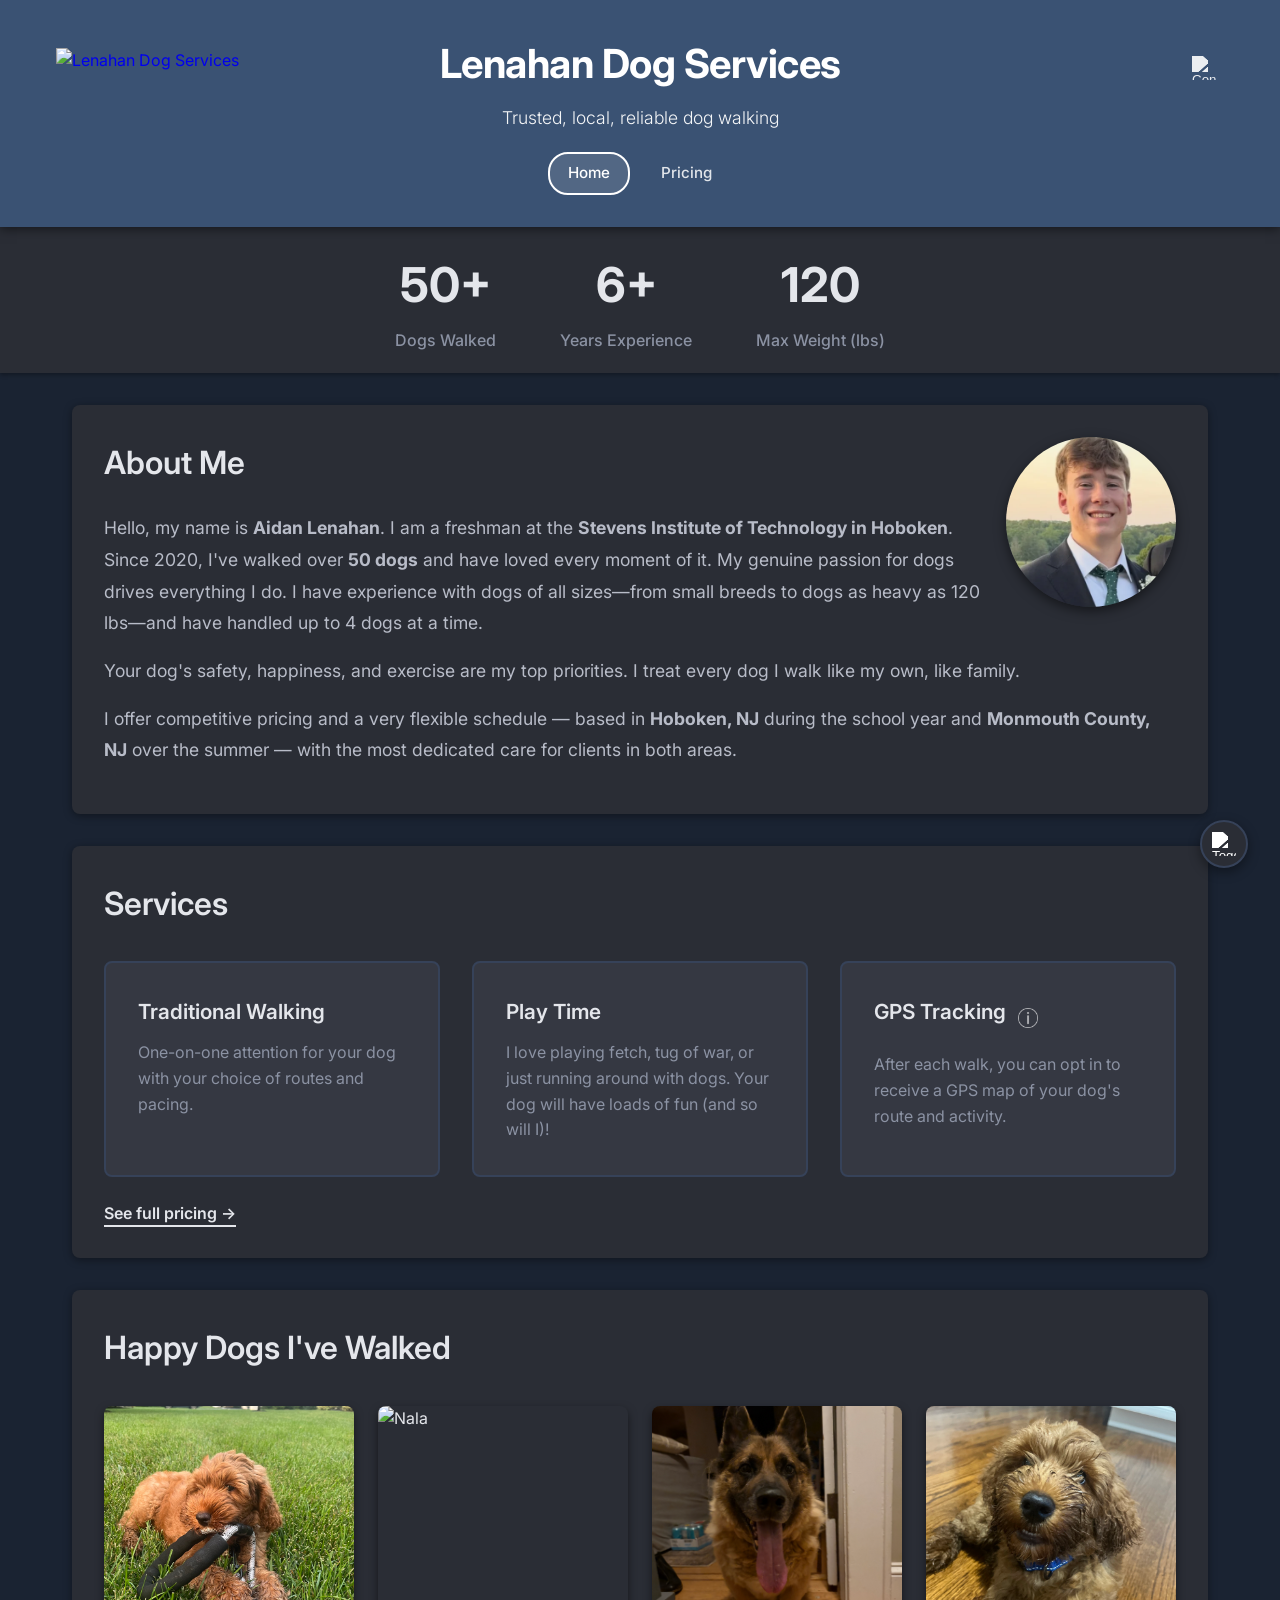
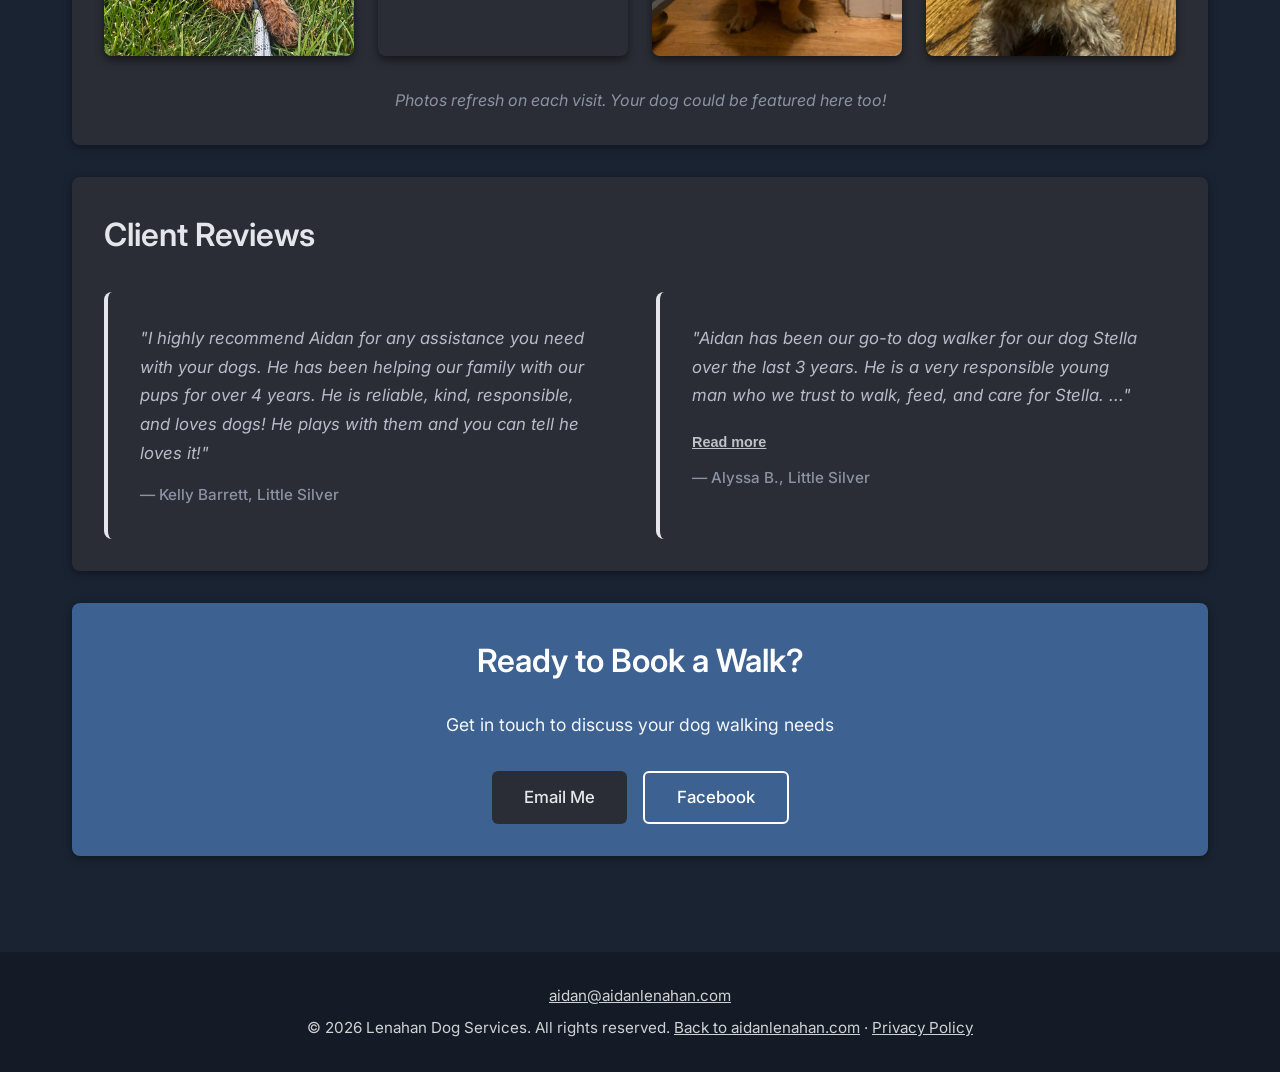
==== commit 5f326b31: "Scale headshot up fluidly and float it right beside the heading Move the headshot above the About Me" ====
--- a/index.html
+++ b/index.html
@@ -114,11 +114,11 @@
   <main class="content-container">
     <section class="main-section">
       <div class="about-section">
-        <h2>About Me</h2>
         <picture>
           <source srcset="img/aidan-headshot.webp" type="image/webp">
           <img src="img/aidan-headshot.jpg" alt="Aidan Lenahan" class="about-headshot" loading="lazy" width="400" height="453">
         </picture>
+        <h2>About Me</h2>
         <p>Hello, my name is <strong>Aidan Lenahan</strong>. I am a freshman at the <strong>Stevens Institute of Technology in Hoboken</strong>. Since 2020, I've walked over <strong>50 dogs</strong> and have loved every moment of it. My genuine passion for dogs drives everything I do. I have experience with dogs of all sizes—from small breeds to dogs as heavy as 120 lbs—and have handled up to 4 dogs at a time.</p>
         <p>Your dog's safety, happiness, and exercise are my top priorities. I treat every dog I walk like my own, like family.</p>
         <p>I offer competitive pricing and a very flexible schedule — based in <strong>Hoboken, NJ</strong> during the school year and <strong>Monmouth County, NJ</strong> over the summer — with the most dedicated care for clients in both areas.</p>
--- a/styles.css
+++ b/styles.css
@@ -321,13 +321,14 @@
 }
 
 .about-headshot {
-  float: left;
-  width: 64px;
-  height: 64px;
+  float: right;
+  /* Fluid size: ~114px on a phone, scaling up to 170px on desktop */
+  width: clamp(100px, 9vw + 75px, 170px);
+  height: clamp(100px, 9vw + 75px, 170px);
   object-fit: cover;
   border-radius: 50%;
   box-shadow: 0 4px 12px var(--shadow-heavy);
-  margin: 0.25rem 1rem 0.5rem 0;
+  margin: 0 0 0.75rem 1.25rem;
   shape-outside: circle(50%);
 }
 
@@ -864,12 +865,6 @@
   .collage-container {
     grid-template-columns: repeat(2, 1fr);
     gap: 1rem;
-  }
-
-  .about-headshot {
-    width: 52px;
-    height: 52px;
-    margin: 0.2rem 0.75rem 0.5rem 0;
   }
 
   .modal-content {
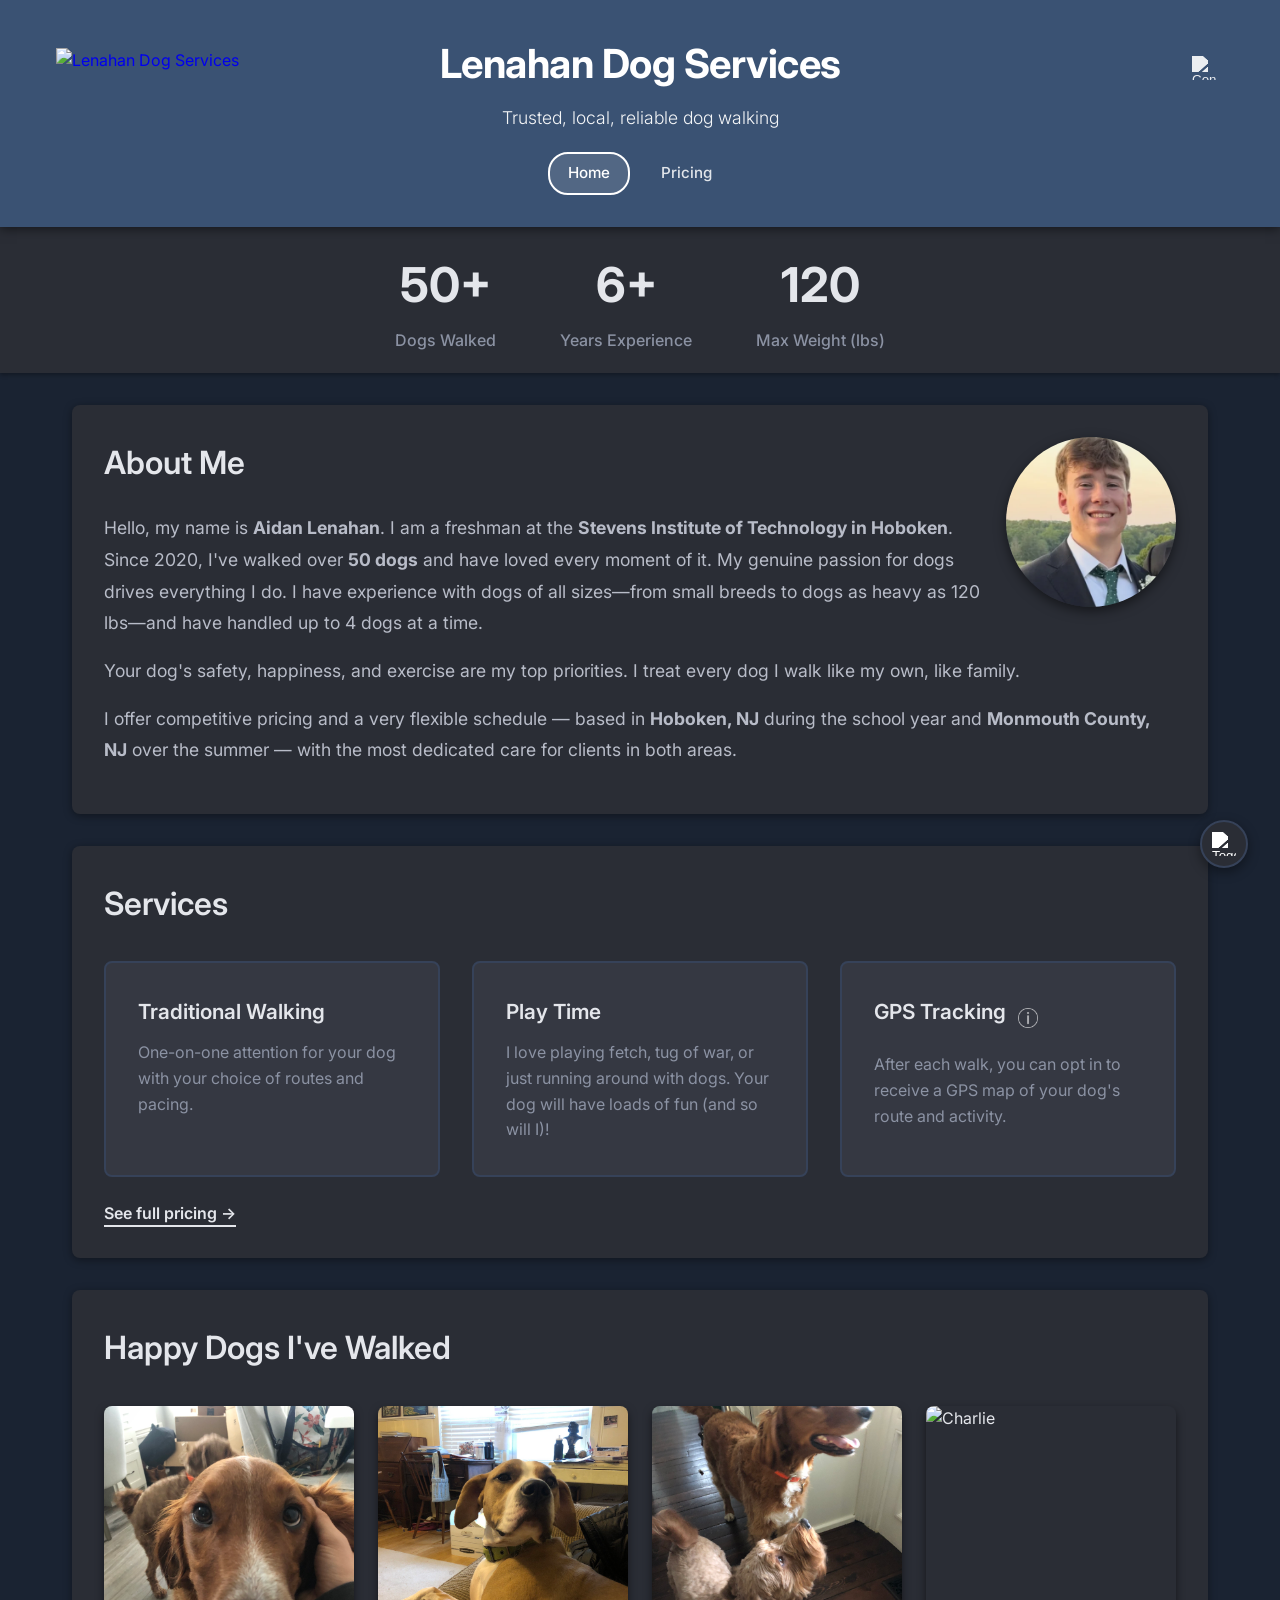
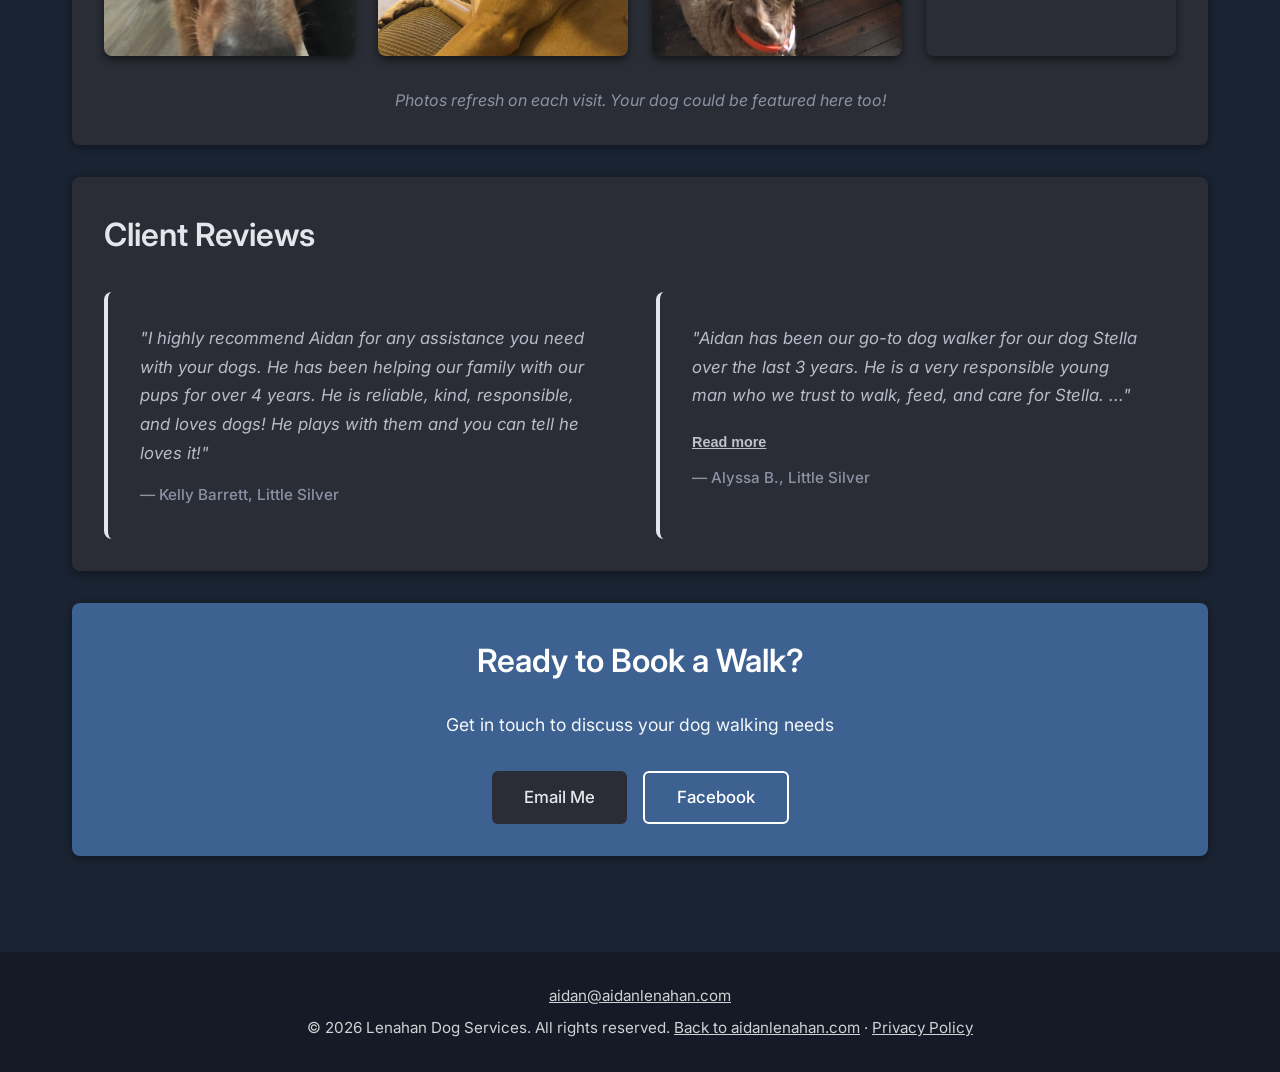
==== commit 50ba55a6: "Auto-fit header icon, stats scroll hint, payment update, delete README - Header contact icon now shr" ====
--- a/index.html
+++ b/index.html
@@ -85,10 +85,14 @@
             <span class="dropdown-label">Facebook</span>
             <span class="dropdown-value">facebook.com/lenahanaidan</span>
           </a>
-          <a href="https://venmo.com/u/Aidan-Lenahan" target="_blank" class="dropdown-item" onclick="trackContactClick('venmo', 'dropdown')">
+          <a href="https://venmo.com/u/lenahandog" target="_blank" class="dropdown-item" onclick="trackContactClick('venmo', 'dropdown')">
             <span class="dropdown-label">Venmo</span>
-            <span class="dropdown-value">@Aidan-Lenahan</span>
+            <span class="dropdown-value">@lenahandog</span>
           </a>
+          <div class="dropdown-item">
+            <span class="dropdown-label">Zelle</span>
+            <span class="dropdown-value">aidan@aidanlenahan.com</span>
+          </div>
         </div>
       </div>
     </div>
--- a/styles.css
+++ b/styles.css
@@ -148,10 +148,11 @@
 }
 
 .contact-icon-btn {
+  --icon-size: 24px;
   background: none;
   border: none;
   cursor: pointer;
-  padding: 0.5rem;
+  padding: calc(var(--icon-size) / 3);
   display: flex;
   align-items: center;
   justify-content: center;
@@ -163,8 +164,8 @@
 }
 
 .contact-icon-btn img {
-  width: 24px;
-  height: 24px;
+  width: var(--icon-size);
+  height: var(--icon-size);
   filter: brightness(0) invert(1);
   opacity: 0.9;
   transition: opacity 0.15s ease;
@@ -215,6 +216,11 @@
   background-color: var(--bg-primary);
 }
 
+/* Non-link info rows (e.g. Zelle) shouldn't look clickable */
+div.dropdown-item:hover {
+  background-color: transparent;
+}
+
 .dropdown-label {
   font-size: 0.8rem;
   font-weight: 600;
@@ -259,6 +265,17 @@
   flex-wrap: wrap;
   max-width: 900px;
   margin: 0 auto;
+}
+
+@keyframes stats-scroll-hint {
+  0%, 100% { transform: translateX(0); }
+  50% { transform: translateX(-14px); }
+}
+
+@media (prefers-reduced-motion: no-preference) {
+  .stats-container.scroll-hint {
+    animation: stats-scroll-hint 0.6s ease-in-out 2;
+  }
 }
 
 .stat {
@@ -792,6 +809,10 @@
 
 /* Responsive Design */
 @media (max-width: 768px) {
+  header {
+    padding: 1.5rem 1rem;
+  }
+
   .contact-dropdown {
     top: 1rem;
     right: 1rem;
@@ -888,6 +909,10 @@
 }
 
 @media (max-width: 480px) {
+  header {
+    padding: 1.25rem 0.75rem;
+  }
+
   .contact-dropdown {
     top: 0.75rem;
     right: 0.75rem;
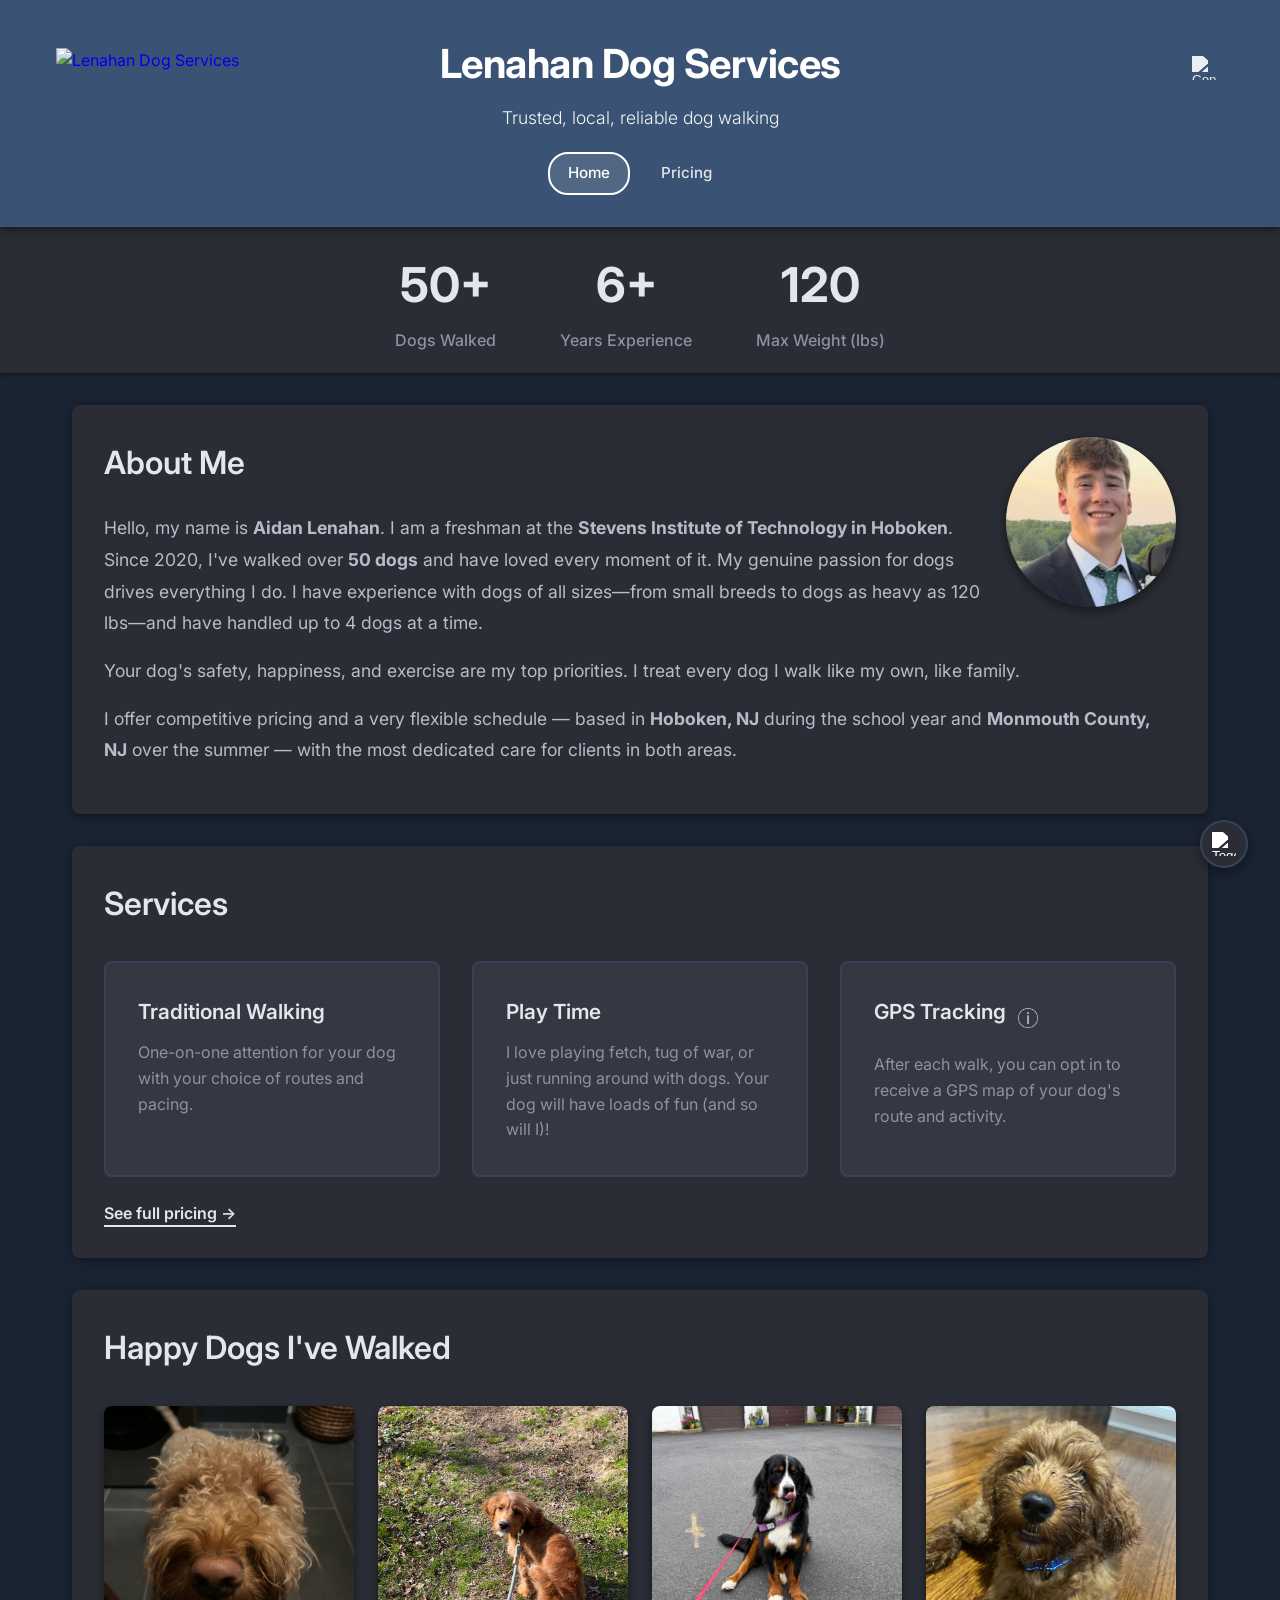
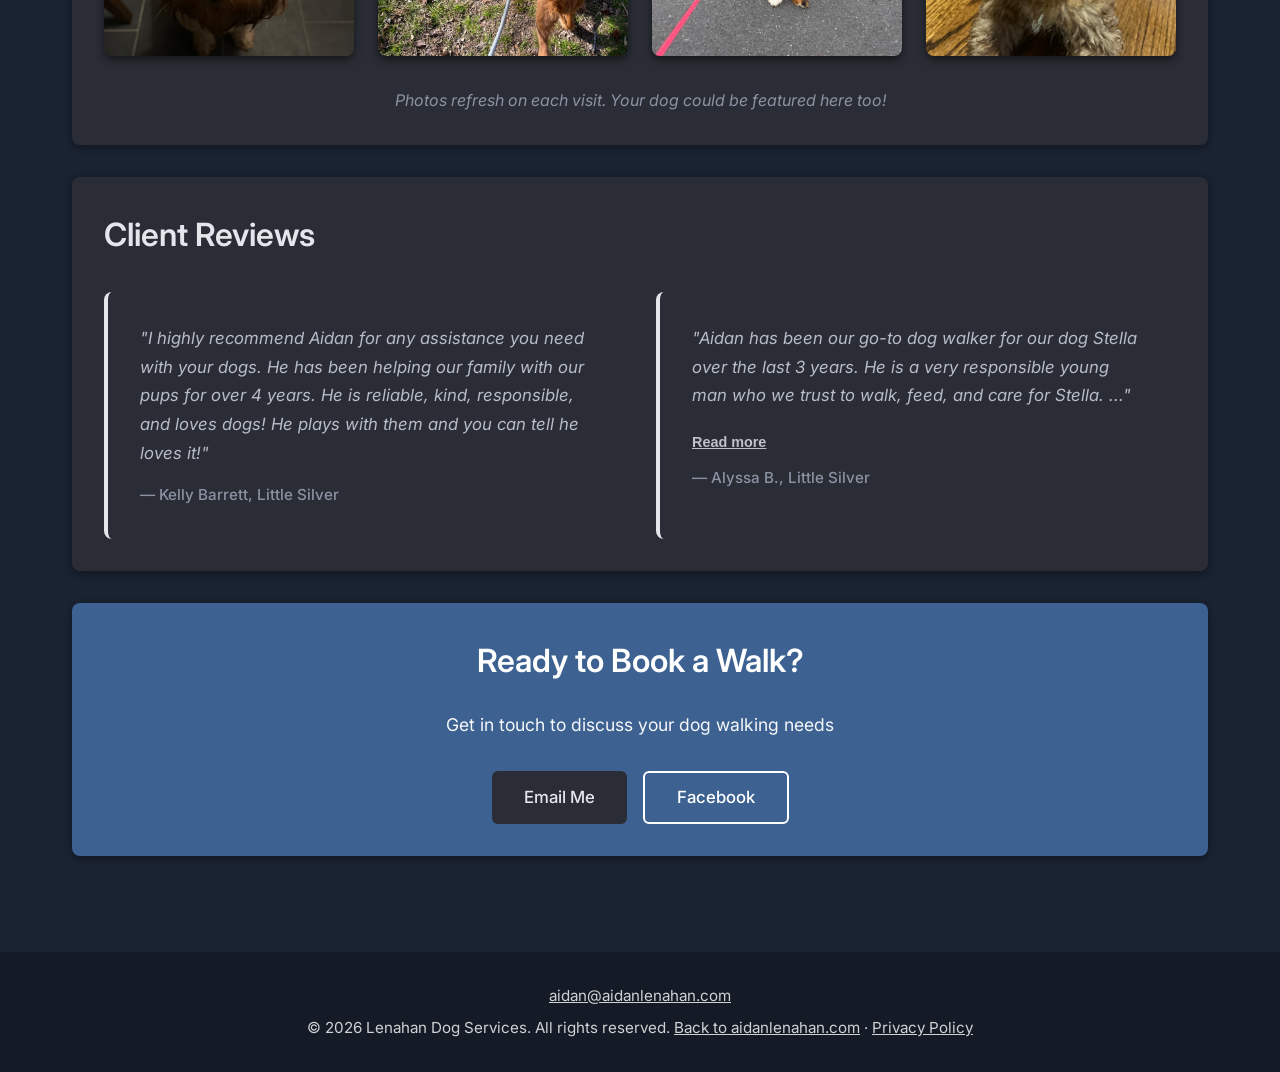
==== commit 6c0df7f0: "Revert Venmo handle to @Aidan-Lenahan and link it Switch the Venmo handle back from @lenahandog to @" ====
--- a/index.html
+++ b/index.html
@@ -85,9 +85,9 @@
             <span class="dropdown-label">Facebook</span>
             <span class="dropdown-value">facebook.com/lenahanaidan</span>
           </a>
-          <a href="https://venmo.com/u/lenahandog" target="_blank" class="dropdown-item" onclick="trackContactClick('venmo', 'dropdown')">
+          <a href="https://account.venmo.com/u/Aidan-Lenahan" target="_blank" class="dropdown-item" onclick="trackContactClick('venmo', 'dropdown')">
             <span class="dropdown-label">Venmo</span>
-            <span class="dropdown-value">@lenahandog</span>
+            <span class="dropdown-value">@Aidan-Lenahan</span>
           </a>
           <div class="dropdown-item">
             <span class="dropdown-label">Zelle</span>
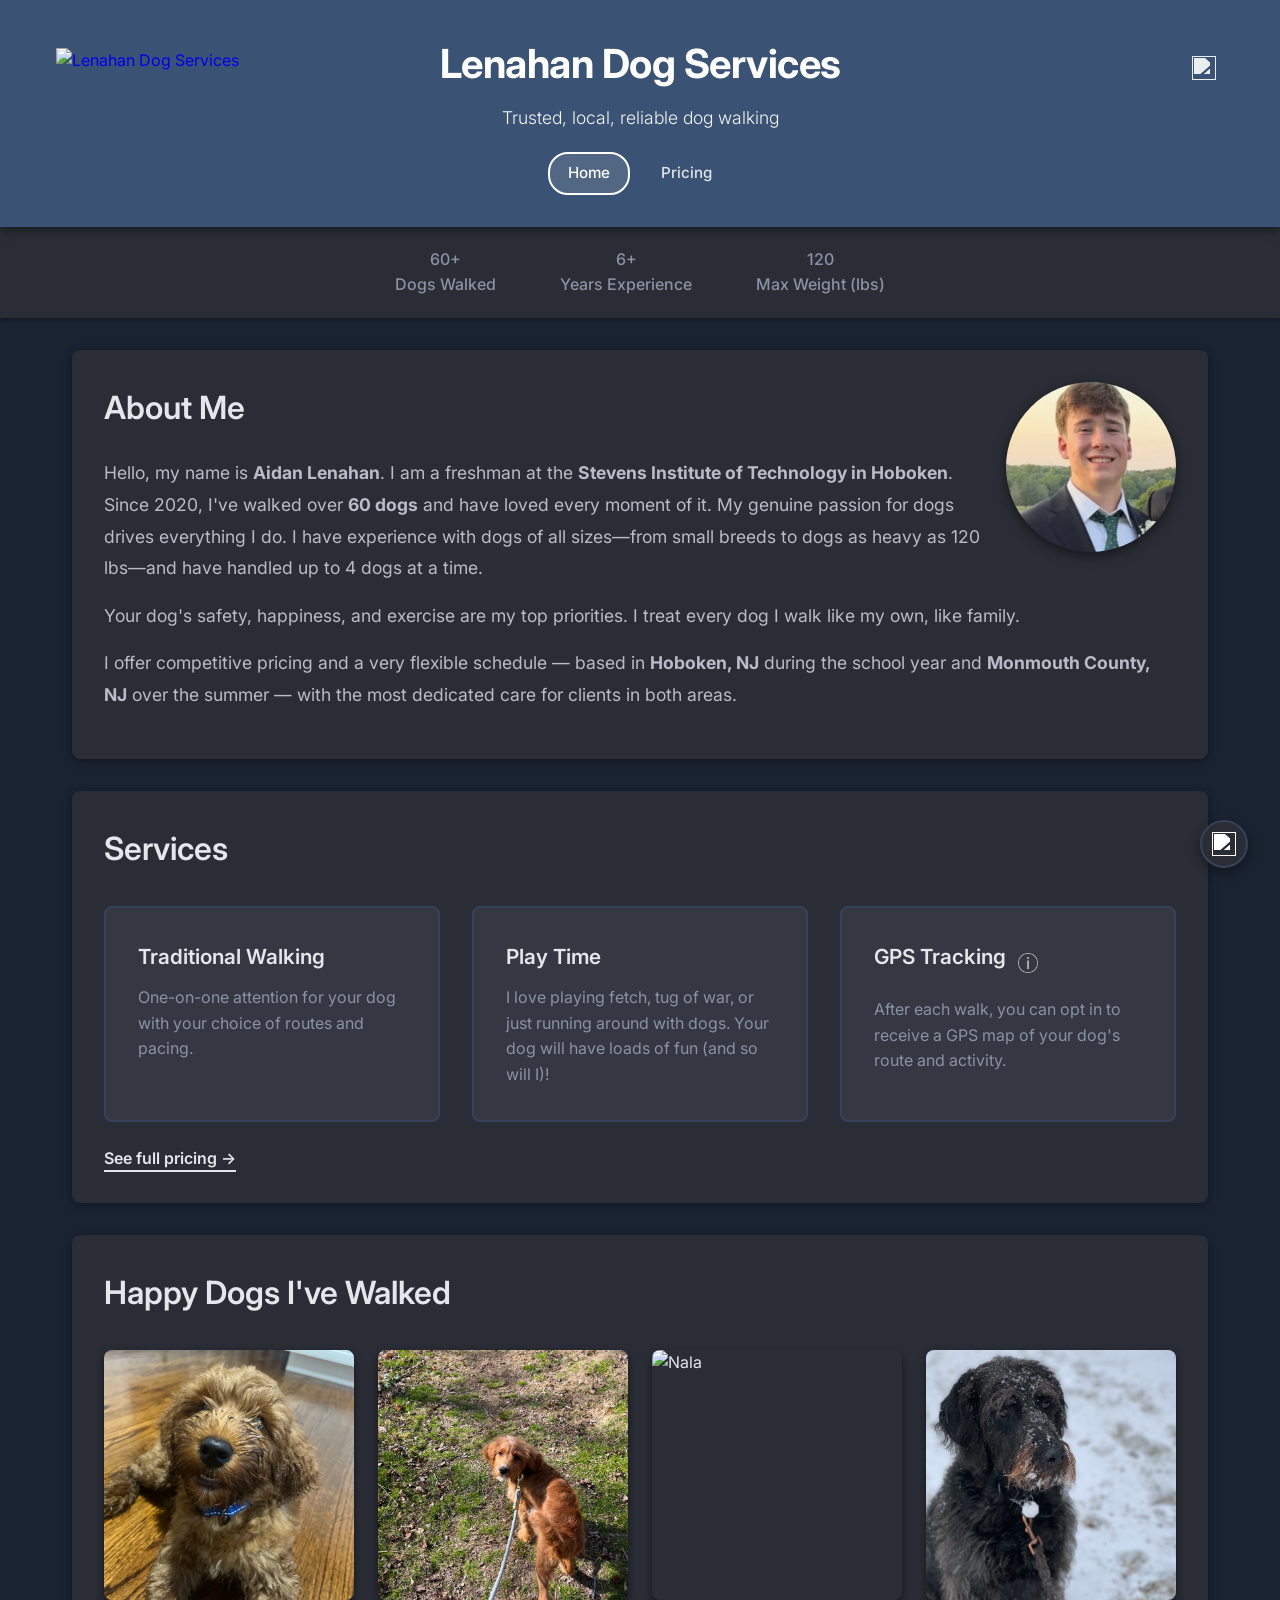
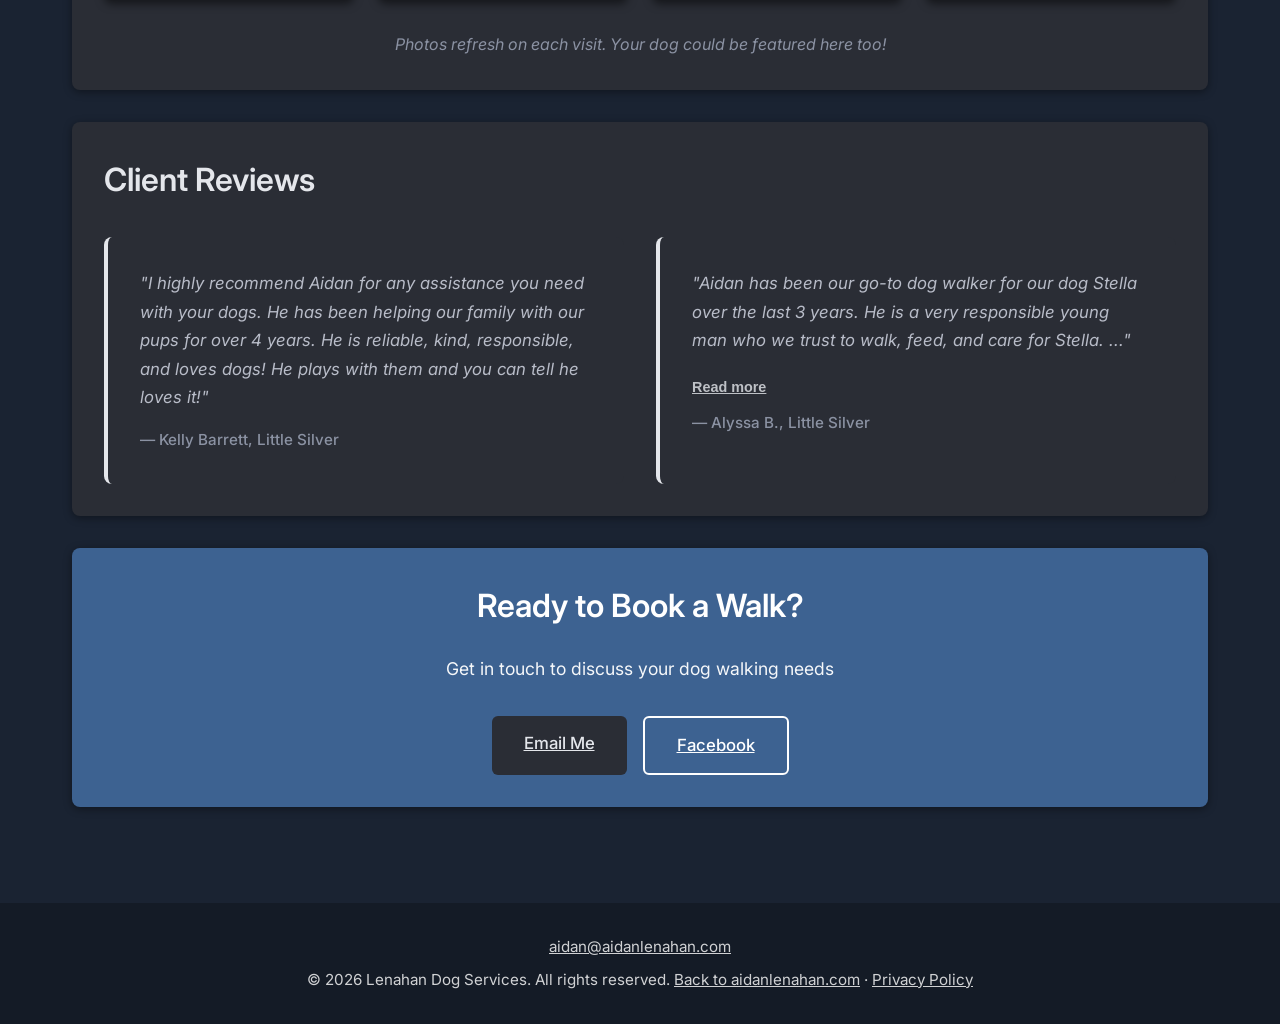
==== commit 694445cd: "seo and accessibility fixes, bump dog count to 60 Co-Authored-By: Claude Opus 5.5 <noreply@anthropic" ====
--- a/index.html
+++ b/index.html
@@ -1,11 +1,20 @@
 <!DOCTYPE html>
 <html lang="en">
 <head>
-  <!-- Honor this tab's analytics opt-out (set via logo hover + Esc) before gtag loads -->
+  <meta charset="UTF-8">
+  <meta name="viewport" content="width=device-width, initial-scale=1.0">
+  <!-- Apply the saved theme before first paint (no dark flash for light-mode
+       users), and honor this tab's analytics opt-out (set via logo hover + Esc)
+       before gtag loads -->
   <script>
-    if (sessionStorage.getItem('ga_opt_out') === 'true') {
-      window['ga-disable-G-BNM5R1YZEC'] = true;
-    }
+    try {
+      if (localStorage.getItem('theme') === 'light') {
+        document.documentElement.classList.add('light-mode');
+      }
+      if (sessionStorage.getItem('ga_opt_out') === 'true') {
+        window['ga-disable-G-BNM5R1YZEC'] = true;
+      }
+    } catch (e) {}
   </script>
   <!-- Google tag (gtag.js) -->
   <script async src="https://www.googletagmanager.com/gtag/js?id=G-BNM5R1YZEC"></script>
@@ -15,7 +24,6 @@
     gtag('js', new Date());
 
     gtag('config', 'G-BNM5R1YZEC');
-    
   </script>
   <script type="application/ld+json">
   {
@@ -23,7 +31,9 @@
     "@type": "LocalBusiness",
     "name": "Lenahan Dog Services",
     "url": "https://dogs.aidanlenahan.com",
-    "description": "Professional dog walking services in Hoboken, NJ and Monmouth County, NJ. 6+ years experience, 50+ happy dogs walked. Trusted, reliable care.",
+    "image": "https://dogs.aidanlenahan.com/img/og-image.jpg",
+    "logo": "https://dogs.aidanlenahan.com/favicon.png",
+    "description": "Professional dog walking services in Hoboken, NJ and Monmouth County, NJ. 6+ years experience, 60+ happy dogs walked. Trusted, reliable care.",
     "email": "aidan@aidanlenahan.com",
     "priceRange": "$23-$45",
     "areaServed": [
@@ -46,15 +56,20 @@
     "serviceType": "Dog Walking Service"
   }
   </script>
-  <meta charset="UTF-8">
-  <meta name="viewport" content="width=device-width, initial-scale=1.0">
-  <meta name="description" content="Professional dog walking services in Hoboken, NJ and Monmouth County, NJ. 6+ years experience, 50+ happy dogs walked. Trusted, reliable care for your furry family member.">
+  <meta name="description" content="Professional dog walking services in Hoboken, NJ and Monmouth County, NJ. 6+ years experience, 60+ happy dogs walked. Trusted, reliable care for your furry family member.">
   <meta name="keywords" content="dog walking, Hoboken, Monmouth County, NJ, pet care, dog walker, Red Bank, professional dog walking">
   <meta property="og:title" content="Lenahan Dog Services - Professional Dog Walking">
-  <meta property="og:description" content="Professional dog walking in Hoboken, NJ and Monmouth County, NJ. 6+ years experience with 50+ happy dogs.">
+  <meta property="og:description" content="Professional dog walking in Hoboken, NJ and Monmouth County, NJ. 6+ years experience with 60+ happy dogs.">
   <meta property="og:url" content="https://dogs.aidanlenahan.com">
   <meta property="og:type" content="website">
+  <meta property="og:image" content="https://dogs.aidanlenahan.com/img/og-image.jpg">
+  <meta property="og:image:width" content="1200">
+  <meta property="og:image:height" content="630">
+  <meta name="twitter:card" content="summary_large_image">
+  <link rel="canonical" href="https://dogs.aidanlenahan.com/">
   <link rel="icon" type="image/png" href="favicon.png">
+  <link rel="preconnect" href="https://fonts.googleapis.com">
+  <link rel="preconnect" href="https://fonts.gstatic.com" crossorigin>
   <link rel="stylesheet" href="styles.css">
   <link href="https://fonts.googleapis.com/css2?family=Inter:wght@300;400;500;600;700&display=swap" rel="stylesheet">
   <title>Lenahan Dog Services - Professional Dog Walking</title>
@@ -69,23 +84,23 @@
       <h1>Lenahan Dog Services</h1>
       <p class="tagline">Trusted, local, reliable dog walking</p>
       <nav class="site-nav">
-        <a href="index.html" class="active">Home</a>
+        <a href="./" class="active">Home</a>
         <a href="pricing.html">Pricing</a>
       </nav>
       <div class="contact-dropdown">
-        <button class="contact-icon-btn" onclick="toggleContactDropdown()" aria-label="Contact">
-          <img id="contactIcon" src="img/icons/contact.svg" alt="Contact" />
+        <button class="contact-icon-btn" onclick="toggleContactDropdown()" aria-label="Contact" aria-expanded="false" aria-controls="contactDropdown">
+          <img id="contactIcon" src="img/icons/contact.svg" alt="" />
         </button>
         <div class="contact-dropdown-menu" id="contactDropdown">
           <a href="mailto:aidan@aidanlenahan.com" class="dropdown-item" onclick="trackContactClick('email', 'dropdown')">
             <span class="dropdown-label">Email</span>
             <span class="dropdown-value">aidan@aidanlenahan.com</span>
           </a>
-          <a href="https://facebook.com/lenahanaidan" target="_blank" class="dropdown-item" onclick="trackContactClick('facebook', 'dropdown')">
+          <a href="https://facebook.com/lenahanaidan" target="_blank" rel="noopener noreferrer" class="dropdown-item" onclick="trackContactClick('facebook', 'dropdown')">
             <span class="dropdown-label">Facebook</span>
             <span class="dropdown-value">facebook.com/lenahanaidan</span>
           </a>
-          <a href="https://account.venmo.com/u/Aidan-Lenahan" target="_blank" class="dropdown-item" onclick="trackContactClick('venmo', 'dropdown')">
+          <a href="https://account.venmo.com/u/Aidan-Lenahan" target="_blank" rel="noopener noreferrer" class="dropdown-item" onclick="trackContactClick('venmo', 'dropdown')">
             <span class="dropdown-label">Venmo</span>
             <span class="dropdown-value">@Aidan-Lenahan</span>
           </a>
@@ -101,15 +116,15 @@
   <section class="hero">
     <div class="stats-container">
       <div class="stat">
-        <h2>50+</h2>
+        <p class="stat-number">60+</p>
         <p>Dogs Walked</p>
       </div>
       <div class="stat">
-        <h2>6+</h2>
+        <p class="stat-number">6+</p>
         <p>Years Experience</p>
       </div>
       <div class="stat">
-        <h2>120</h2>
+        <p class="stat-number">120</p>
         <p>Max Weight (lbs)</p>
       </div>
     </div>
@@ -123,7 +138,7 @@
           <img src="img/aidan-headshot.jpg" alt="Aidan Lenahan" class="about-headshot" loading="lazy" width="400" height="453">
         </picture>
         <h2>About Me</h2>
-        <p>Hello, my name is <strong>Aidan Lenahan</strong>. I am a freshman at the <strong>Stevens Institute of Technology in Hoboken</strong>. Since 2020, I've walked over <strong>50 dogs</strong> and have loved every moment of it. My genuine passion for dogs drives everything I do. I have experience with dogs of all sizes—from small breeds to dogs as heavy as 120 lbs—and have handled up to 4 dogs at a time.</p>
+        <p>Hello, my name is <strong>Aidan Lenahan</strong>. I am a freshman at the <strong>Stevens Institute of Technology in Hoboken</strong>. Since 2020, I've walked over <strong>60 dogs</strong> and have loved every moment of it. My genuine passion for dogs drives everything I do. I have experience with dogs of all sizes—from small breeds to dogs as heavy as 120 lbs—and have handled up to 4 dogs at a time.</p>
         <p>Your dog's safety, happiness, and exercise are my top priorities. I treat every dog I walk like my own, like family.</p>
         <p>I offer competitive pricing and a very flexible schedule — based in <strong>Hoboken, NJ</strong> during the school year and <strong>Monmouth County, NJ</strong> over the summer — with the most dedicated care for clients in both areas.</p>
       </div>
@@ -143,7 +158,7 @@
             <div class="service-card-header">
               <h3>GPS Tracking</h3>
               <button class="info-btn" onclick="openGPSModal()" aria-label="GPS Tracking Info">
-                <img src="img/icons/info.png" alt="Info" />
+                <img src="img/icons/info.png" alt="" />
               </button>
             </div>
             <p>After each walk, you can opt in to receive a GPS map of your dog's route and activity.</p>
@@ -152,7 +167,6 @@
         <p class="section-link"><a href="pricing.html">See full pricing &rarr;</a></p>
       </div>
 
-      
       <div class="gallery-section">
         <h2>Happy Dogs I've Walked</h2>
         <div class="collage-container">
@@ -184,8 +198,8 @@
         <h2>Ready to Book a Walk?</h2>
         <p>Get in touch to discuss your dog walking needs</p>
         <div class="button-container">
-          <button class="custom-btn" onclick="email()">Email Me</button>
-          <button class="nav-btn" onclick="fb()">Facebook</button>
+          <a class="custom-btn" href="mailto:aidan@aidanlenahan.com" onclick="trackContactClick('email', 'cta')">Email Me</a>
+          <a class="nav-btn" href="https://facebook.com/lenahanaidan" target="_blank" rel="noopener noreferrer" onclick="trackContactClick('facebook', 'cta')">Facebook</a>
         </div>
       </div>
     </section>
@@ -198,12 +212,12 @@
 
   <!-- Theme Toggle Button -->
   <button class="theme-toggle" onclick="toggleTheme()" aria-label="Toggle dark/light mode">
-    <img id="themeIcon" src="img/icons/light.png" alt="Toggle theme" />
+    <img id="themeIcon" src="img/icons/light.png" alt="" />
   </button>
 
   <!-- GPS Tracking Info Modal -->
   <div id="gpsModal" class="modal">
-    <div class="modal-content">
+    <div class="modal-content" role="dialog" aria-modal="true" aria-label="GPS tracking example">
       <button class="modal-close" onclick="closeGPSModal()" aria-label="Close modal">&times;</button>
       <p>If you opt-in, after each walk, you will receive an interactive GPS map similar to this one below. To interact fully with this, please <a href="https://www.strava.com/activities/17386078306" target="_blank" rel="noopener noreferrer" onclick="trackOutboundClick('strava_activity')">click here</a>.</p>
       <div class="strava-embed-container">
@@ -212,14 +226,6 @@
     </div>
   </div>
 
-  <script src="https://strava-embeds.com/embed.js"></script>
   <script src="script.js"></script>
 </body>
 </html>
-
-<!-- TO DO:
-- Personal photo in about me
-- Implement client testimonials
-- Add more photos to the gallery
-
--->
--- a/styles.css
+++ b/styles.css
@@ -23,6 +23,7 @@
   --text-tertiary: #8b92a3;
   --text-header: #ffffff;
   --border-color: #364259;
+  --link-color: #7fb2ff;
   --shadow-light: rgba(0,0,0,0.3);
   --shadow-medium: rgba(0,0,0,0.4);
   --shadow-heavy: rgba(0,0,0,0.5);
@@ -43,6 +44,7 @@
   --text-tertiary: #666;
   --text-header: #ffffff;
   --border-color: #e8e8e8;
+  --link-color: #0b57d0;
   --shadow-light: rgba(0,0,0,0.05);
   --shadow-medium: rgba(0,0,0,0.08);
   --shadow-heavy: rgba(0,0,0,0.1);
@@ -504,6 +506,17 @@
   color: var(--text-tertiary);
   margin-top: 2rem;
   line-height: 1.7;
+}
+
+.pricing-note a {
+  color: var(--link-color);
+  font-weight: 600;
+  text-decoration: underline;
+  transition: opacity 0.2s ease;
+}
+
+.pricing-note a:hover {
+  opacity: 0.75;
 }
 
 /* Modal Styles */
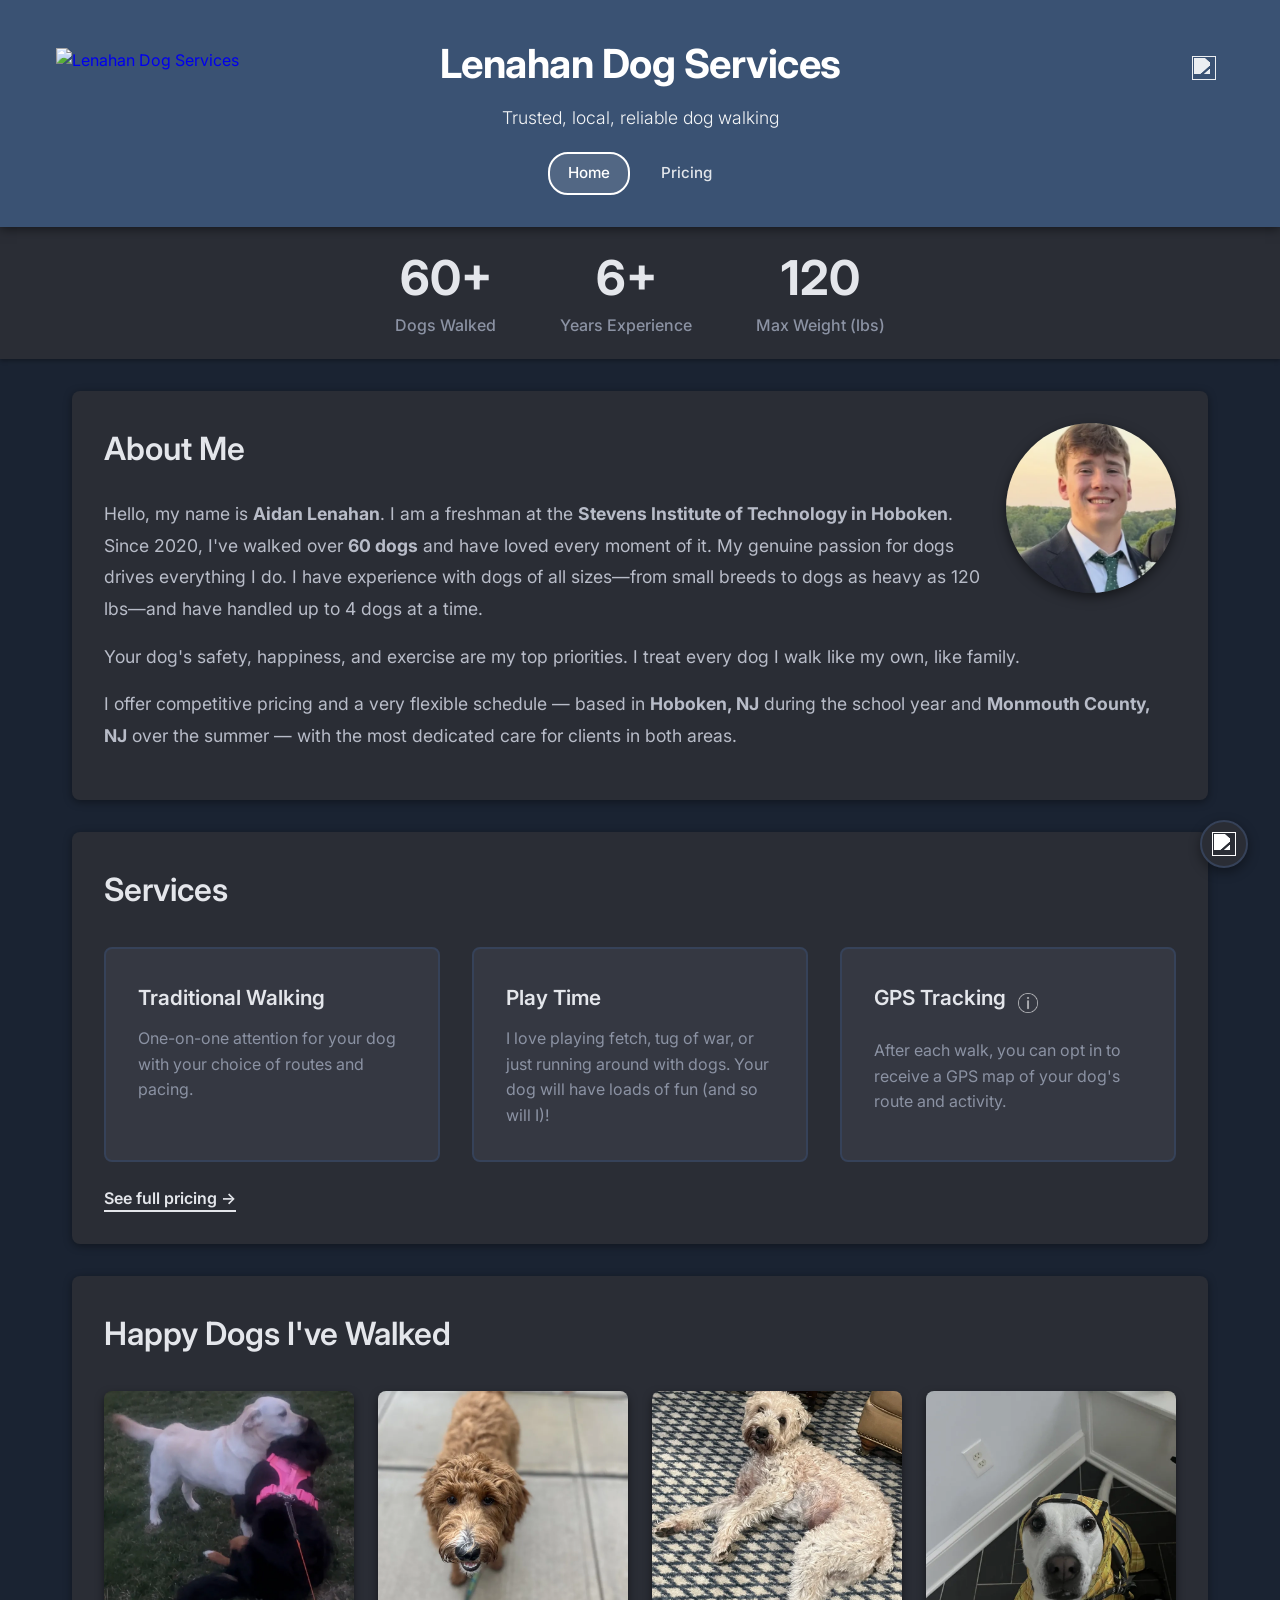
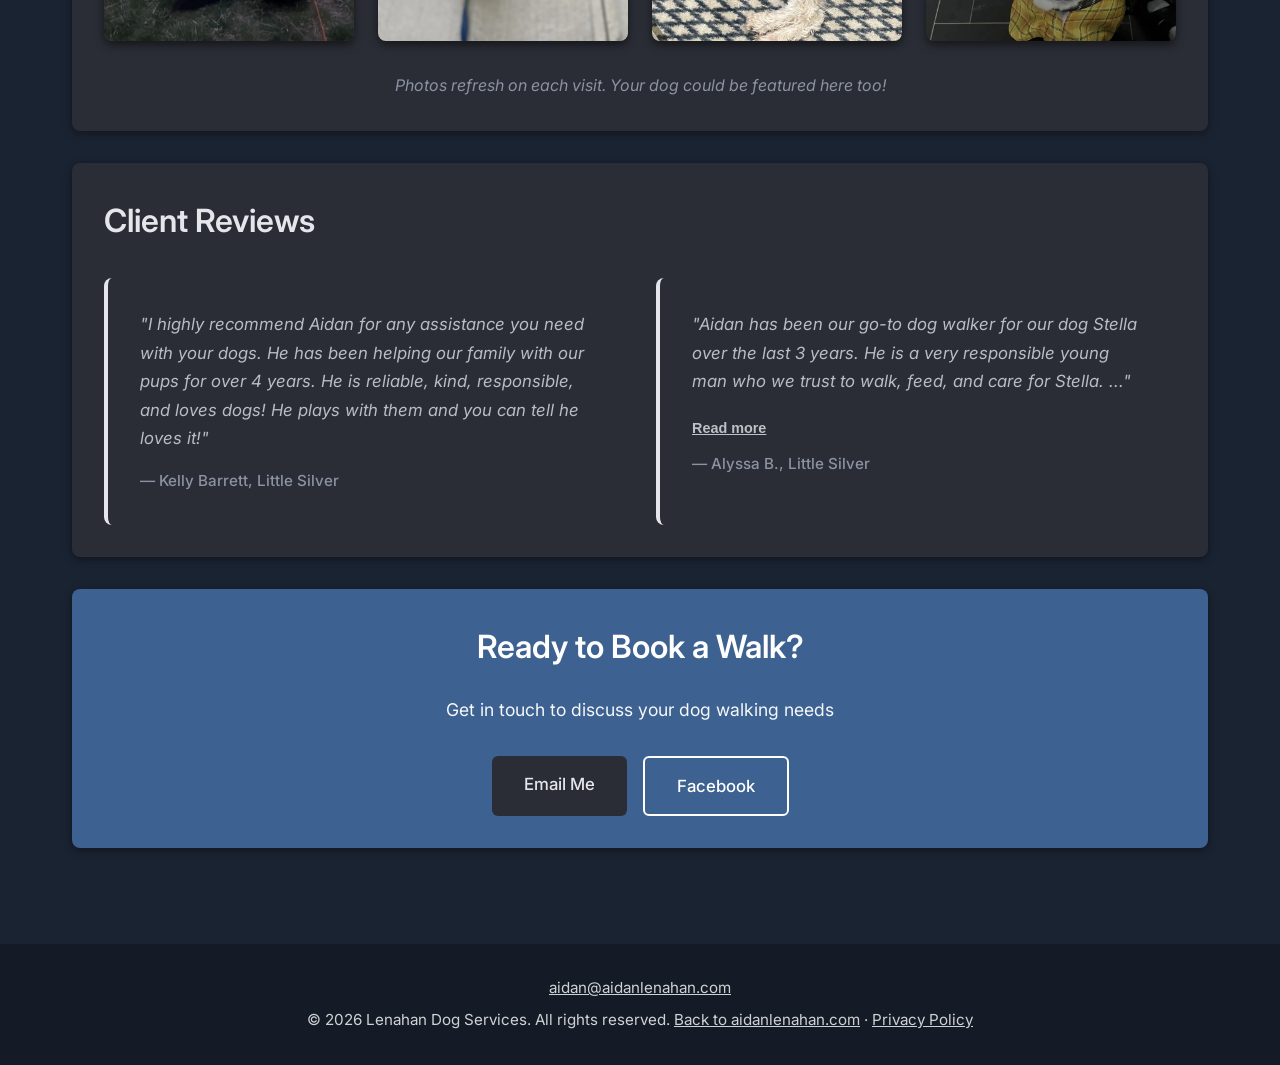
==== commit 2d60e43c: "Match og:url to canonical homepage URL Co-Authored-By: Claude Opus 5.5 <noreply@anthropic.com>" ====
--- a/index.html
+++ b/index.html
@@ -60,7 +60,7 @@
   <meta name="keywords" content="dog walking, Hoboken, Monmouth County, NJ, pet care, dog walker, Red Bank, professional dog walking">
   <meta property="og:title" content="Lenahan Dog Services - Professional Dog Walking">
   <meta property="og:description" content="Professional dog walking in Hoboken, NJ and Monmouth County, NJ. 6+ years experience with 60+ happy dogs.">
-  <meta property="og:url" content="https://dogs.aidanlenahan.com">
+  <meta property="og:url" content="https://dogs.aidanlenahan.com/">
   <meta property="og:type" content="website">
   <meta property="og:image" content="https://dogs.aidanlenahan.com/img/og-image.jpg">
   <meta property="og:image:width" content="1200">
--- a/styles.css
+++ b/styles.css
@@ -17,7 +17,6 @@
   --bg-cta: #3d6291;
   --bg-review: #2a2d35;
   --bg-service-card: #353842;
-  --bg-detail-card: #2a2d35;
   --text-primary: #e4e6eb;
   --text-secondary: #b8bcc8;
   --text-tertiary: #8b92a3;
@@ -38,7 +37,6 @@
   --bg-cta: #2c3e50;
   --bg-review: #f8f9fa;
   --bg-service-card: #f4f4f4;
-  --bg-detail-card: #f4f4f4;
   --text-primary: #1a1a1a;
   --text-secondary: #4a4a4a;
   --text-tertiary: #666;
@@ -238,20 +236,6 @@
   font-weight: 500;
 }
 
-/* Contact Links */
-.contact-link {
-  color: var(--text-primary);
-  text-decoration: underline;
-  cursor: pointer;
-  font-weight: 500;
-  transition: color 0.2s ease;
-}
-
-.contact-link:hover {
-  color: var(--text-secondary);
-  text-decoration: underline;
-}
-
 /* Hero Stats Section */
 .hero {
   background-color: var(--bg-secondary);
@@ -284,8 +268,9 @@
   text-align: center;
 }
 
-.stat h2 {
+.stat .stat-number {
   font-size: 3rem;
+  line-height: 1.3;
   font-weight: 700;
   color: var(--text-primary);
   margin-bottom: 0.25rem;
@@ -581,14 +566,6 @@
   transform: rotate(90deg);
 }
 
-.modal-content h2 {
-  font-size: 1.8rem;
-  font-weight: 600;
-  color: var(--text-primary);
-  margin-bottom: 1.5rem;
-  padding-right: 2rem;
-}
-
 .modal-content p {
   font-size: 1.05rem;
   color: var(--text-secondary);
@@ -619,35 +596,6 @@
 .strava-embed-container iframe {
   max-width: 100%;
   height: auto;
-}
-
-/* Details Section */
-.details-section {
-  display: grid;
-  grid-template-columns: repeat(auto-fit, minmax(250px, 1fr));
-  gap: 2rem;
-  margin: 0.375rem 0;
-}
-
-.detail-card {
-  background-color: var(--bg-detail-card);
-  padding: 2rem;
-  border-radius: 8px;
-  box-shadow: 0 2px 8px var(--shadow-medium);
-  text-align: center;
-  transition: background-color 0.3s ease;
-}
-
-.detail-card h3 {
-  font-size: 1.2rem;
-  font-weight: 600;
-  color: var(--text-primary);
-  margin-bottom: 0.75rem;
-}
-
-.detail-card p {
-  color: var(--text-tertiary);
-  font-size: 1rem;
 }
 
 /* Gallery */
@@ -763,6 +711,8 @@
   cursor: pointer;
   transition: all 0.3s ease;
   font-family: 'Inter', sans-serif;
+  display: inline-block;
+  text-decoration: none;
 }
 
 .custom-btn {
@@ -876,7 +826,7 @@
     flex-shrink: 0;
   }
 
-  .stat h2 {
+  .stat .stat-number {
     font-size: 2.5rem;
   }
 
@@ -907,10 +857,6 @@
     width: 95%;
   }
 
-  .modal-content h2 {
-    font-size: 1.5rem;
-  }
-
   .modal-content p {
     font-size: 1rem;
   }
@@ -941,7 +887,7 @@
     gap: 2rem;
   }
 
-  .stat h2 {
+  .stat .stat-number {
     font-size: 2rem;
   }
 
@@ -970,15 +916,6 @@
   .collage-container {
     grid-template-columns: 1fr;
   }
-}
-
-/* Coming Soon Message */
-.coming-soon {
-  text-align: center;
-  color: var(--text-tertiary);
-  font-size: 1.1rem;
-  font-style: italic;
-  padding: 2rem 0;
 }
 
 /* Theme Toggle Button */
